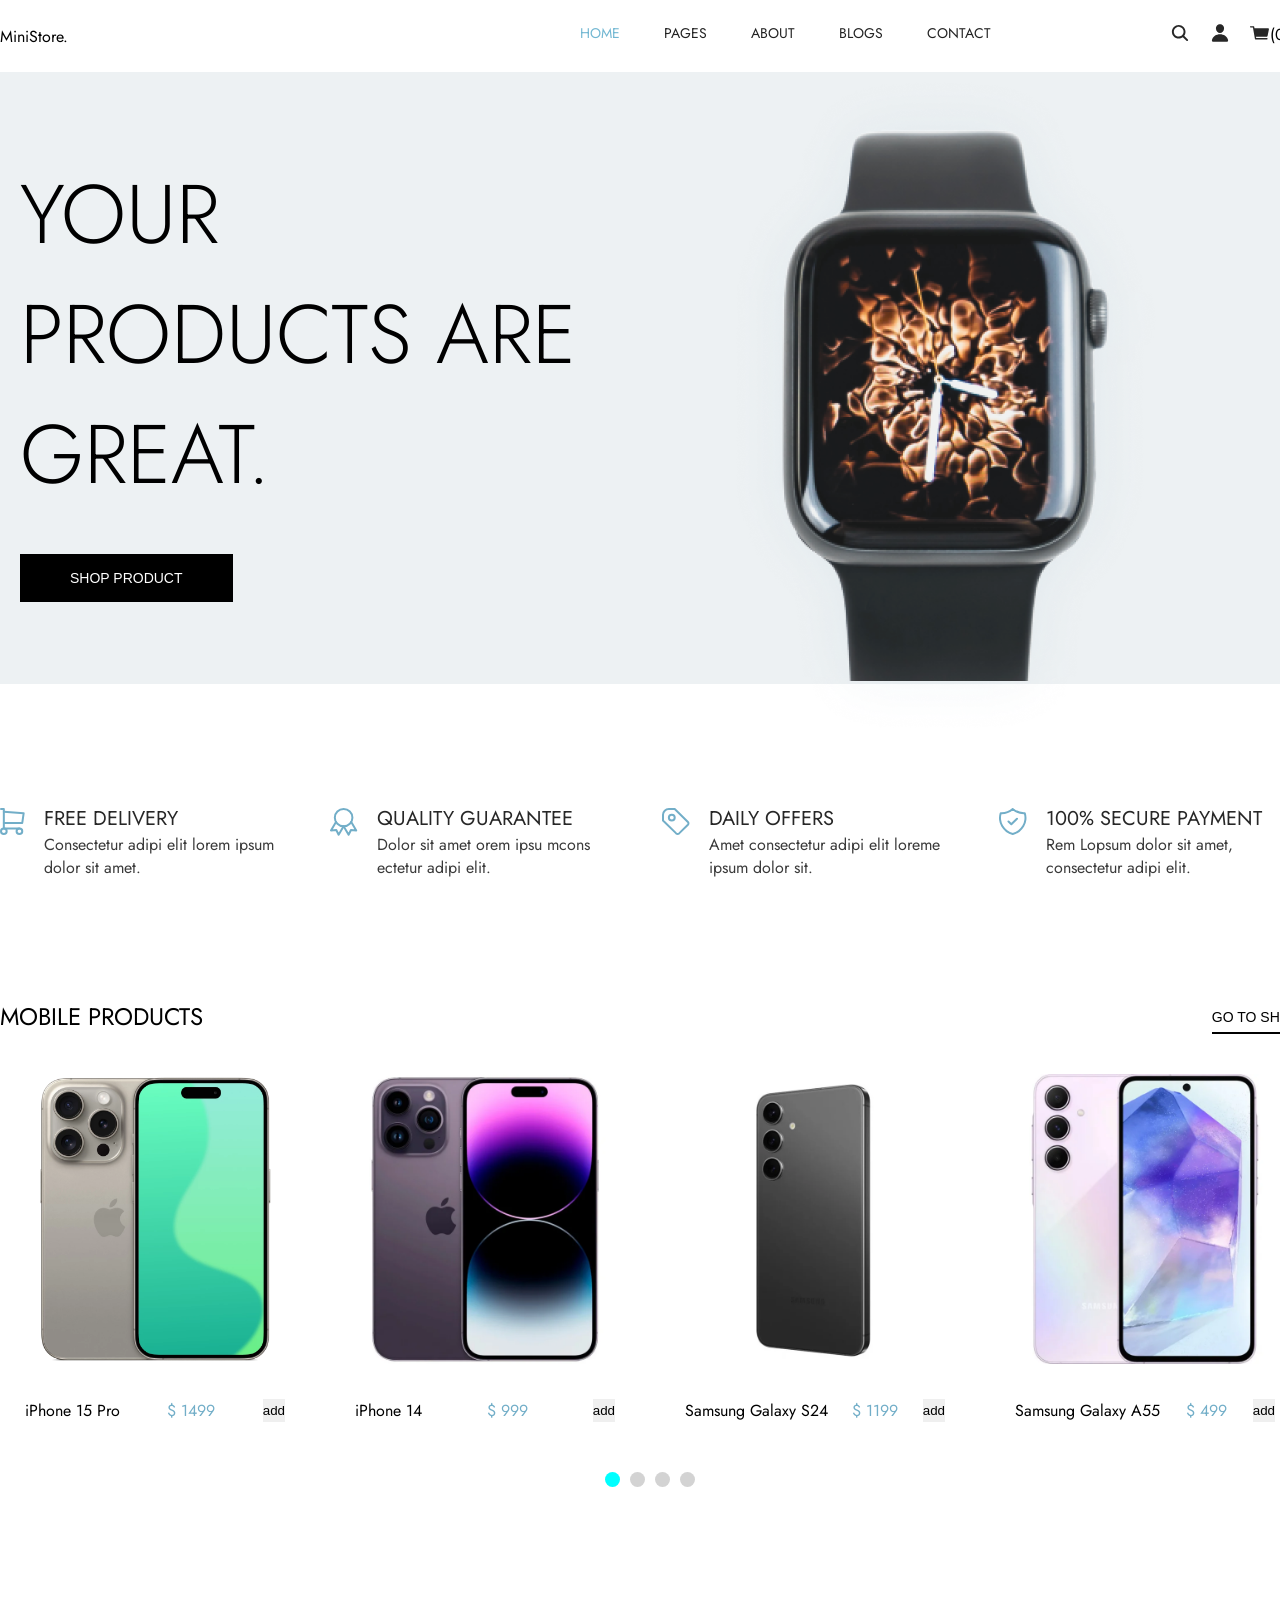
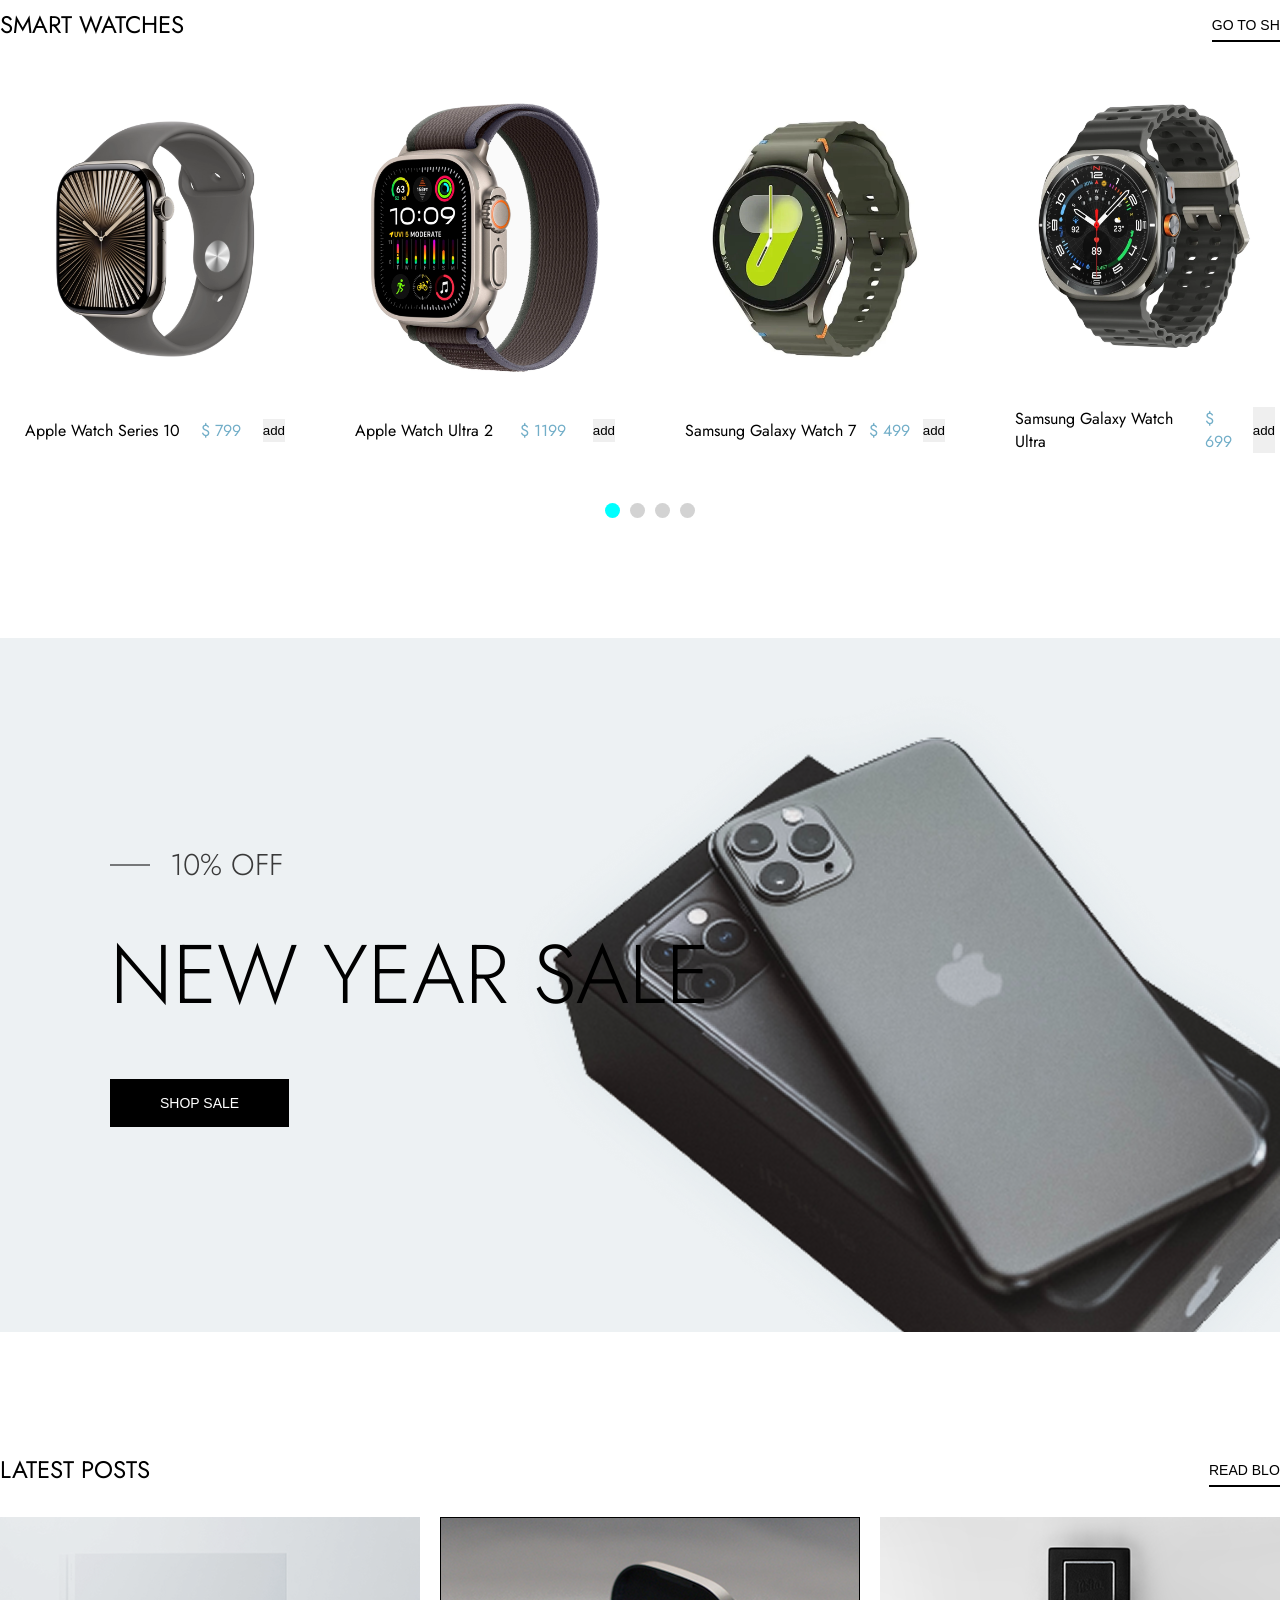
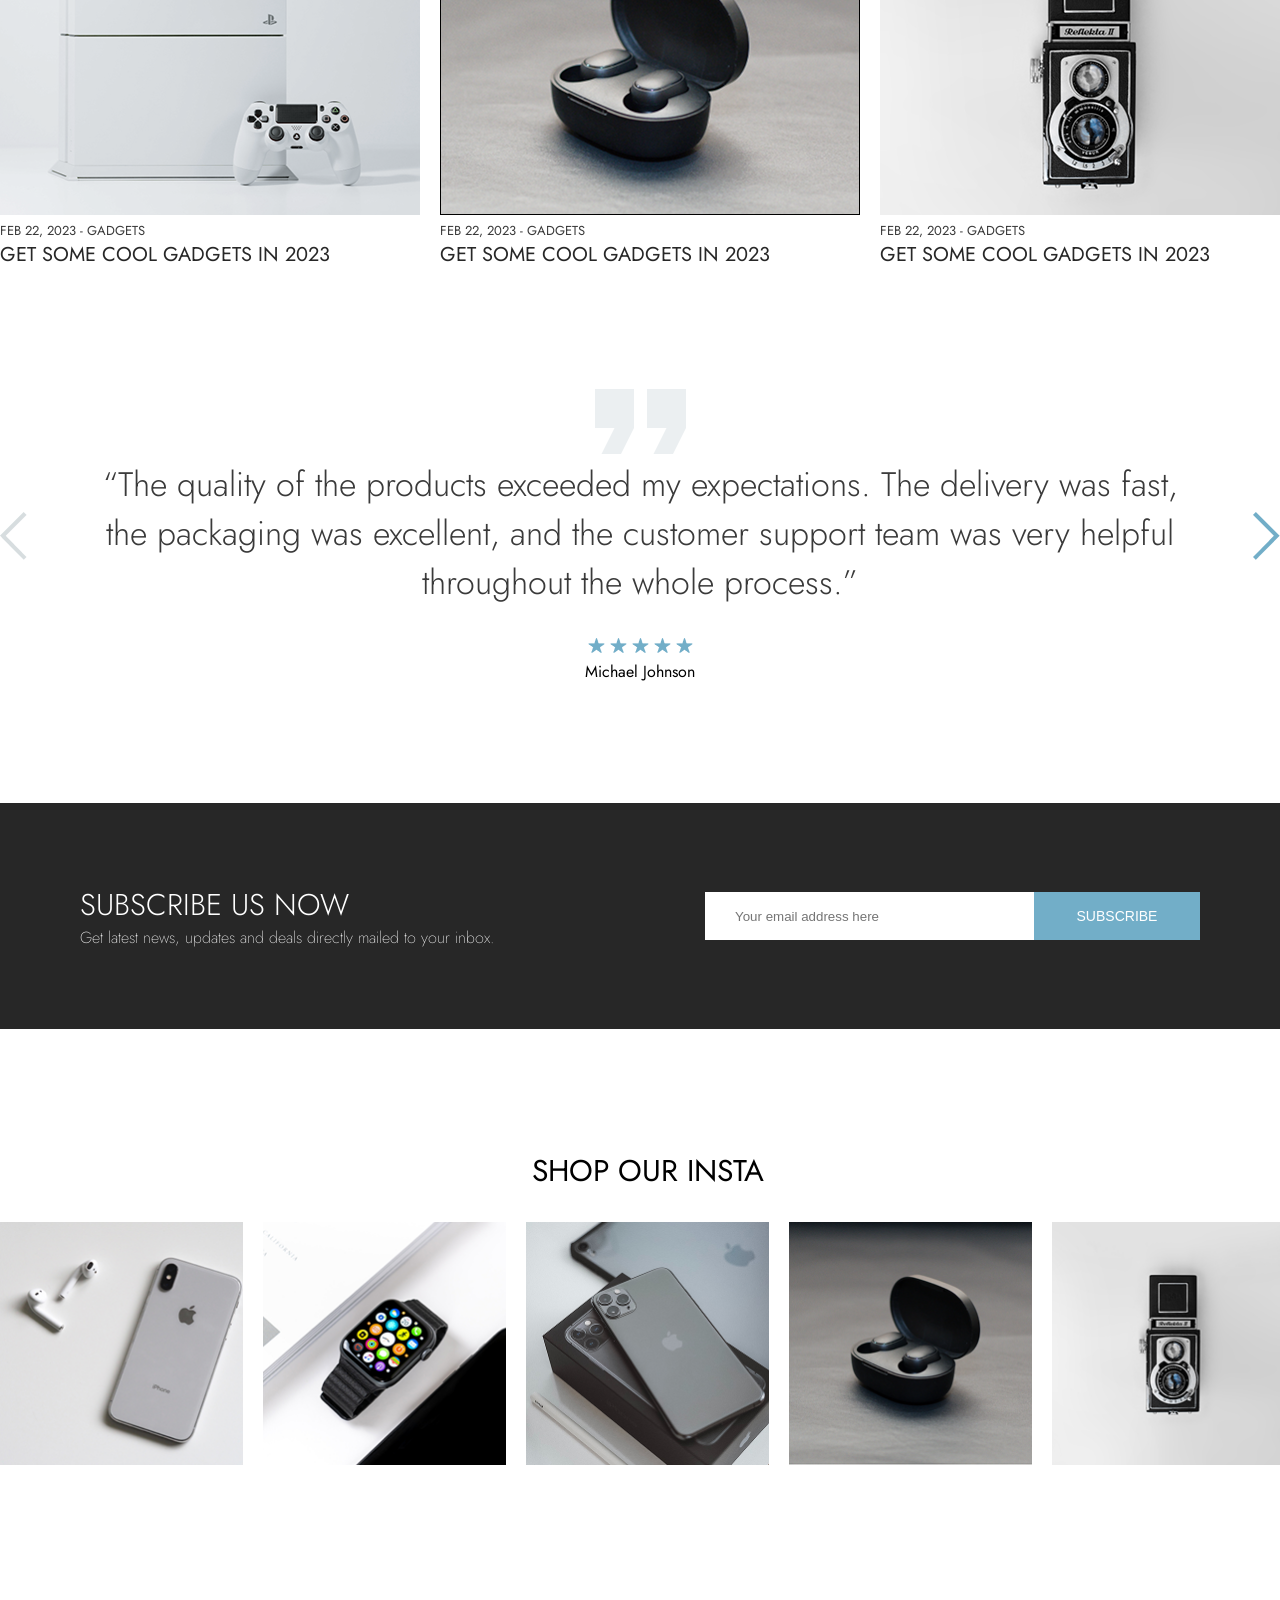
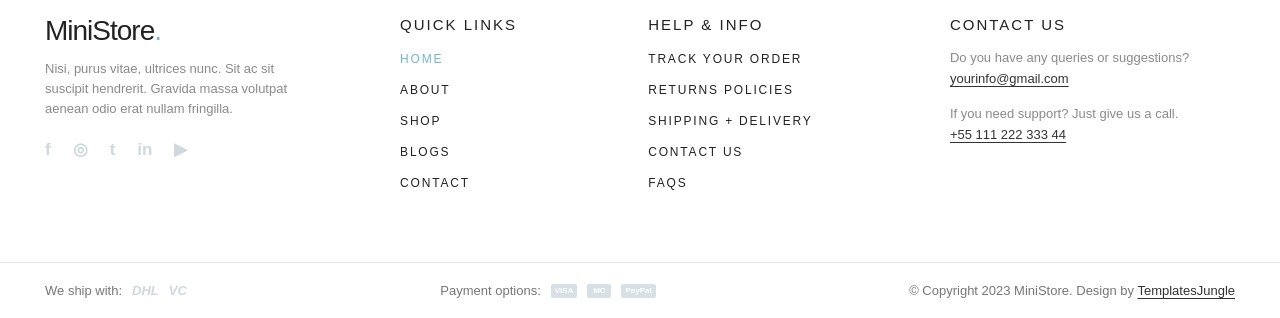
==== index.html @ 02fc0391 "first commit" ====
<!doctype html>
<html lang="en">
  <head>
    <meta charset="UTF-8" />
    <meta name="viewport" content="width=device-width, initial-scale=1.0" />
    <title>Document</title>
    <link rel="stylesheet" href="./style.css" />
  </head>
  <body>
    <header class="header container">
      <span class="header__logo">MiniStore.</span>
      <div class="header__links">
        <ul class="header__links-items">
          <li><a href="/index.html">Home</a></li>
          <li><a href="#">Pages</a></li>
          <li><a href="/about.html">About</a></li>
          <li><a href="#">Blogs</a></li>
          <li><a href="#">Contact</a></li>
        </ul>
        <div class="header__iacons">
          <img src="./assets/images/icons/ion_search.svg" alt="" />
          <img src="./assets/images/icons/ion_person.svg" alt="" />
          <div class="header__cart">
            <img src="./assets/images/icons/cart.svg" alt="" />
            <span class="header__cart-lenth"></span>
          </div>
        </div>
      </div>
    </header>
    <main class="main">
      <!-- Banner -->
      <section class="banner">
        <div class="container banner__container">
          <div class="banner__title">
            <h1>Your Products are great.</h1>
            <button class="baseBtn-black banner__title-btn">
              Shop Product
            </button>
          </div>
          <div class="banner__banner-image">
            <img src="./assets/images/banner/homeBanner.png" alt="" />
          </div>
        </div>
      </section>
      <!-- features -->
      <section class="features container">
        <div class="features__cell">
          <div>
            <img
              src="./assets/images/icons/main1.svg"
              class="features__icon"
              alt="Free delivery"
            />
          </div>
          <div>
            <p class="features__title">Free delivery</p>
            <span>Consectetur adipi elit lorem ipsum dolor sit amet.</span>
          </div>
        </div>
        <div class="features__cell">
          <div>
            <img
              src="./assets/images/icons/Group.svg"
              class="features__icon"
              alt="Quality guarantee"
            />
          </div>
          <div>
            <p class="features__title">Quality guarantee</p>
            <span>Dolor sit amet orem ipsu mcons ectetur adipi elit.</span>
          </div>
        </div>
        <div class="features__cell">
          <div>
            <img
              src="./assets/images/icons/main3.svg"
              class="features__icon"
              alt="Daily offers "
            />
          </div>
          <div>
            <p class="features__title">Daily offers</p>
            <span>Amet consectetur adipi elit loreme ipsum dolor sit.</span>
          </div>
        </div>
        <div class="features__cell">
          <div>
            <img
              src="./assets/images/icons/main4.svg"
              class="features__icon"
              alt="secure payment"
            />
          </div>
          <div>
            <p class="features__title">100% secure payment</p>
            <span>Rem Lopsum dolor sit amet, consectetur adipi elit.</span>
          </div>
        </div>
      </section>

      <!-- Рендер JS Mobille-->
      <section class="mobile-products group-products container">
        <div class="group-products__info">
          <h2>Mobile Products</h2>
          <button>Go to Shop</button>
        </div>
        <!-- Рендер JS Mobille-->
        <ul class="group-products__render group-products__render-phone"></ul>
        <div class="group-products__render-dots"></div>
      </section>

      <!-- Рендер JS watch-->
      <section class="watches-products group-products container">
        <div class="group-products__info">
          <h2>Smart Watches</h2>
          <button>Go to Shop</button>
        </div>
        <!-- Рендер JS watch-->
        <ul class="group-products__render group-products__render-watch"></ul>

        <div class="group-products__render-dots"></div>
      </section>

      <!-- New year sale -->
      <section class="sale-main">
        <div class="container sale-main__container">
          <span>10% off</span>
          <h2>New year sale</h2>
          <button class="baseBtn-black">Shop sale</button>
        </div>
      </section>

      <!-- blogs-->
      <section class="blogs group-products container">
        <div class="blogs group-products__info">
          <h2>Latest Posts</h2>
          <button>Read blogs</button>
        </div>

        <div class="blogs__posts">
          <div>
            <img
              src="./assets/images/blog/david-svihovec-uyu_IZPC73U-unsplash.png"
              alt=""
            />
            <div class="blogs__posts-description">
              <span>feb 22, 2023 - Gadgets</span>
              <h3>Get some cool gadgets in 2023</h3>
            </div>
          </div>
          <div>
            <img
              src="./assets/images/blog/matthew-brodeur-oSvR0wGYUBs-unsplash.png"
              alt=""
            />
            <div class="blogs__posts-description">
              <span>feb 22, 2023 - Gadgets</span>
              <h3>Get some cool gadgets in 2023</h3>
            </div>
          </div>
          <div>
            <img
              src="./assets/images/blog/eniko-kis-KsLPTsYaqIQ-unsplash 1.png"
              alt=""
            />
            <div class="blogs__posts-description">
              <span>feb 22, 2023 - Gadgets</span>
              <h3>Get some cool gadgets in 2023</h3>
            </div>
          </div>
        </div>
      </section>

      <!-- comments-slider -->
      <section class="comments-slider container">
        <div class="comments-slider__wrapper">
          <div class="comments-slider__item">
            <img src="./assets/images/icons/comment.png" alt="" />
            <p>
              “The quality of the products exceeded my expectations. The
              delivery was fast, the packaging was excellent, and the customer
              support team was very helpful throughout the whole process.”
            </p>

            <div class="comments-slider__author-block">
              <span class="comments-slider__rating">
                <img src="./assets/images/icons/ion_star.png" alt="rating" />
                <img src="./assets/images/icons/ion_star.png" alt="rating" />
                <img src="./assets/images/icons/ion_star.png" alt="rating" />
                <img src="./assets/images/icons/ion_star.png" alt="rating" />
                <img src="./assets/images/icons/ion_star.png" alt="rating" />
              </span>

              <span class="comments-slider__author">Michael Johnson</span>
            </div>
          </div>

          <div class="comments-slider__item">
            <img src="./assets/images/icons/comment.png" alt="" />
            <p>
              “I have ordered several devices from this store and every
              experience has been fantastic. Great prices, premium quality, and
              a user-friendly shopping process.”
            </p>

            <div class="comments-slider__author-block">
              <span class="comments-slider__rating">
                <img src="./assets/images/icons/ion_star.png" alt="rating" />
                <img src="./assets/images/icons/ion_star.png" alt="rating" />
                <img src="./assets/images/icons/ion_star.png" alt="rating" />
                <img src="./assets/images/icons/ion_star.png" alt="rating" />
                <img src="./assets/images/icons/ion_star.png" alt="rating" />
              </span>

              <span class="comments-slider__author">Sophia Williams</span>
            </div>
          </div>

          <div class="comments-slider__item">
            <img src="./assets/images/icons/comment.png" alt="" />
            <p>
              “Amazing service and high-quality gadgets. My smartwatch arrived
              earlier than expected and works perfectly. I will definitely
              recommend this store to my friends.”
            </p>

            <div class="comments-slider__author-block">
              <span class="comments-slider__rating">
                <img src="./assets/images/icons/ion_star.png" alt="rating" />
                <img src="./assets/images/icons/ion_star.png" alt="rating" />
                <img src="./assets/images/icons/ion_star.png" alt="rating" />
                <img src="./assets/images/icons/ion_star.png" alt="rating" />
                <img src="./assets/images/icons/ion_star.png" alt="rating" />
              </span>

              <span class="comments-slider__author">Daniel Brown</span>
            </div>
          </div>
        </div>
        <img
          class="comments-slider__arr comments-slider__arr-left"
          src="./assets/images/icons/leftArr.png"
          alt=""
        />
        <img
          class="comments-slider__arr comments-slider__arr-right"
          src="./assets/images/icons/rightArr.png"
          alt=""
        />
      </section>

      <!-- subscribe -->
      <section class="subscribe container">
        <div class="subscribe__title">
          <h3>Subscribe Us now</h3>
          <p>
            Get latest news, updates and deals directly mailed to your inbox.
          </p>
        </div>
        <div class="subscribe__submitEmail">
          <input type="text" placeholder="Your email address here" />
          <button>subscribe</button>
        </div>
      </section>

      <!-- Shop our insta -->
      <section class="shop-Or-Insta container">
        <h3>Shop our insta</h3>
        <div class="shop-Or-Insta__images">
          <img
            src="./assets/images/products/shopOrInsta/Rectangle 172.png"
            alt=""
          />
          <img
            src="./assets/images/products/shopOrInsta/Rectangle 173.png"
            alt=""
          />
          <img
            src="./assets/images/products/shopOrInsta/Rectangle 174.png"
            alt=""
          />
          <img
            src="./assets/images/products/shopOrInsta/Rectangle 176.png"
            alt=""
          />
          <img
            src="./assets/images/products/shopOrInsta/Rectangle 175.png"
            alt=""
          />
        </div>
      </section>
    </main>

    <footer class="footer">
      <div class="footer__container">
        <div class="footer__top">
          <!-- 1 колонка -->
          <div class="footer__column footer__column-logo">
            <a href="#" class="footer__logo">MiniStore<span>.</span></a>

            <p class="footer__description">
              Nisi, purus vitae, ultrices nunc. Sit ac sit suscipit hendrerit.
              Gravida massa volutpat aenean odio erat nullam fringilla.
            </p>

            <div class="footer__socials">
              <a href="#" class="footer__social">f</a>
              <a href="#" class="footer__social">◎</a>
              <a href="#" class="footer__social">t</a>
              <a href="#" class="footer__social">in</a>
              <a href="#" class="footer__social">▶</a>
            </div>
          </div>

          <!-- 2 колонка -->
          <div class="footer__column">
            <h3 class="footer__title">QUICK LINKS</h3>

            <ul class="footer__list">
              <li>
                <a href="#" class="footer__link footer__link-active">HOME</a>
              </li>
              <li><a href="#" class="footer__link">ABOUT</a></li>
              <li><a href="#" class="footer__link">SHOP</a></li>
              <li><a href="#" class="footer__link">BLOGS</a></li>
              <li><a href="#" class="footer__link">CONTACT</a></li>
            </ul>
          </div>

          <!-- 3 колонка -->
          <div class="footer__column">
            <h3 class="footer__title">HELP & INFO</h3>

            <ul class="footer__list">
              <li><a href="#" class="footer__link">TRACK YOUR ORDER</a></li>
              <li><a href="#" class="footer__link">RETURNS POLICIES</a></li>
              <li><a href="#" class="footer__link">SHIPPING + DELIVERY</a></li>
              <li><a href="#" class="footer__link">CONTACT US</a></li>
              <li><a href="#" class="footer__link">FAQS</a></li>
            </ul>
          </div>

          <!-- 4 колонка -->
          <div class="footer__column footer__contacts">
            <h3 class="footer__title">CONTACT US</h3>

            <p class="footer__contact-text">
              Do you have any queries or suggestions?
              <a href="mailto:yourinfo@gmail.com" class="footer__contact-link">
                yourinfo@gmail.com
              </a>
            </p>

            <p class="footer__contact-text">
              If you need support? Just give us a call.
              <a href="tel:+5511122233344" class="footer__contact-link">
                +55 111 222 333 44
              </a>
            </p>
          </div>
        </div>
      </div>

      <div class="footer__line"></div>

      <div class="footer__container">
        <div class="footer__bottom">
          <div class="footer__bottom-block">
            <span class="footer__bottom-text">We ship with:</span>
            <span class="footer__delivery">DHL</span>
            <span class="footer__delivery">VC</span>
          </div>

          <div class="footer__bottom-block">
            <span class="footer__bottom-text">Payment options:</span>
            <span class="footer__payment">VISA</span>
            <span class="footer__payment">MC</span>
            <span class="footer__payment">PayPal</span>
          </div>

          <p class="footer__copyright">
            © Copyright 2023 MiniStore. Design by
            <a href="#" class="footer__copyright-link">TemplatesJungle</a>
          </p>
        </div>
      </div>
    </footer>

    <script src="./assets/js/header/header.js"></script>
    <script type="module" src="./assets/js/app.js/app.js"></script>
      <script type="module" src="./assets/js/cart.js"></script>
  </body>
</html>
---- style.css ----
@import url('/assets/styles/base.css');
@import url('/assets/styles/reset.css');
@import url('/assets/styles/variables.css');
@import url('/assets/styles/header.css');
@import url('/assets/styles/main/banner.css');
@import url('/assets/styles/main/features.css');
@import url('/assets/styles/components/cardProduct.css');
@import url('/assets/styles/footer.css');
@import url('/assets/styles/main/saleMain.css');
@import url('/assets/styles/main/blog.css');
@import url('/assets/styles/main/comments-slider.css');
@import url('/assets/styles/main/subscribe.css');
@import url('/assets/styles/main/shop-Or-Insta.css');
@import url('/assets/styles/pages/about.css');
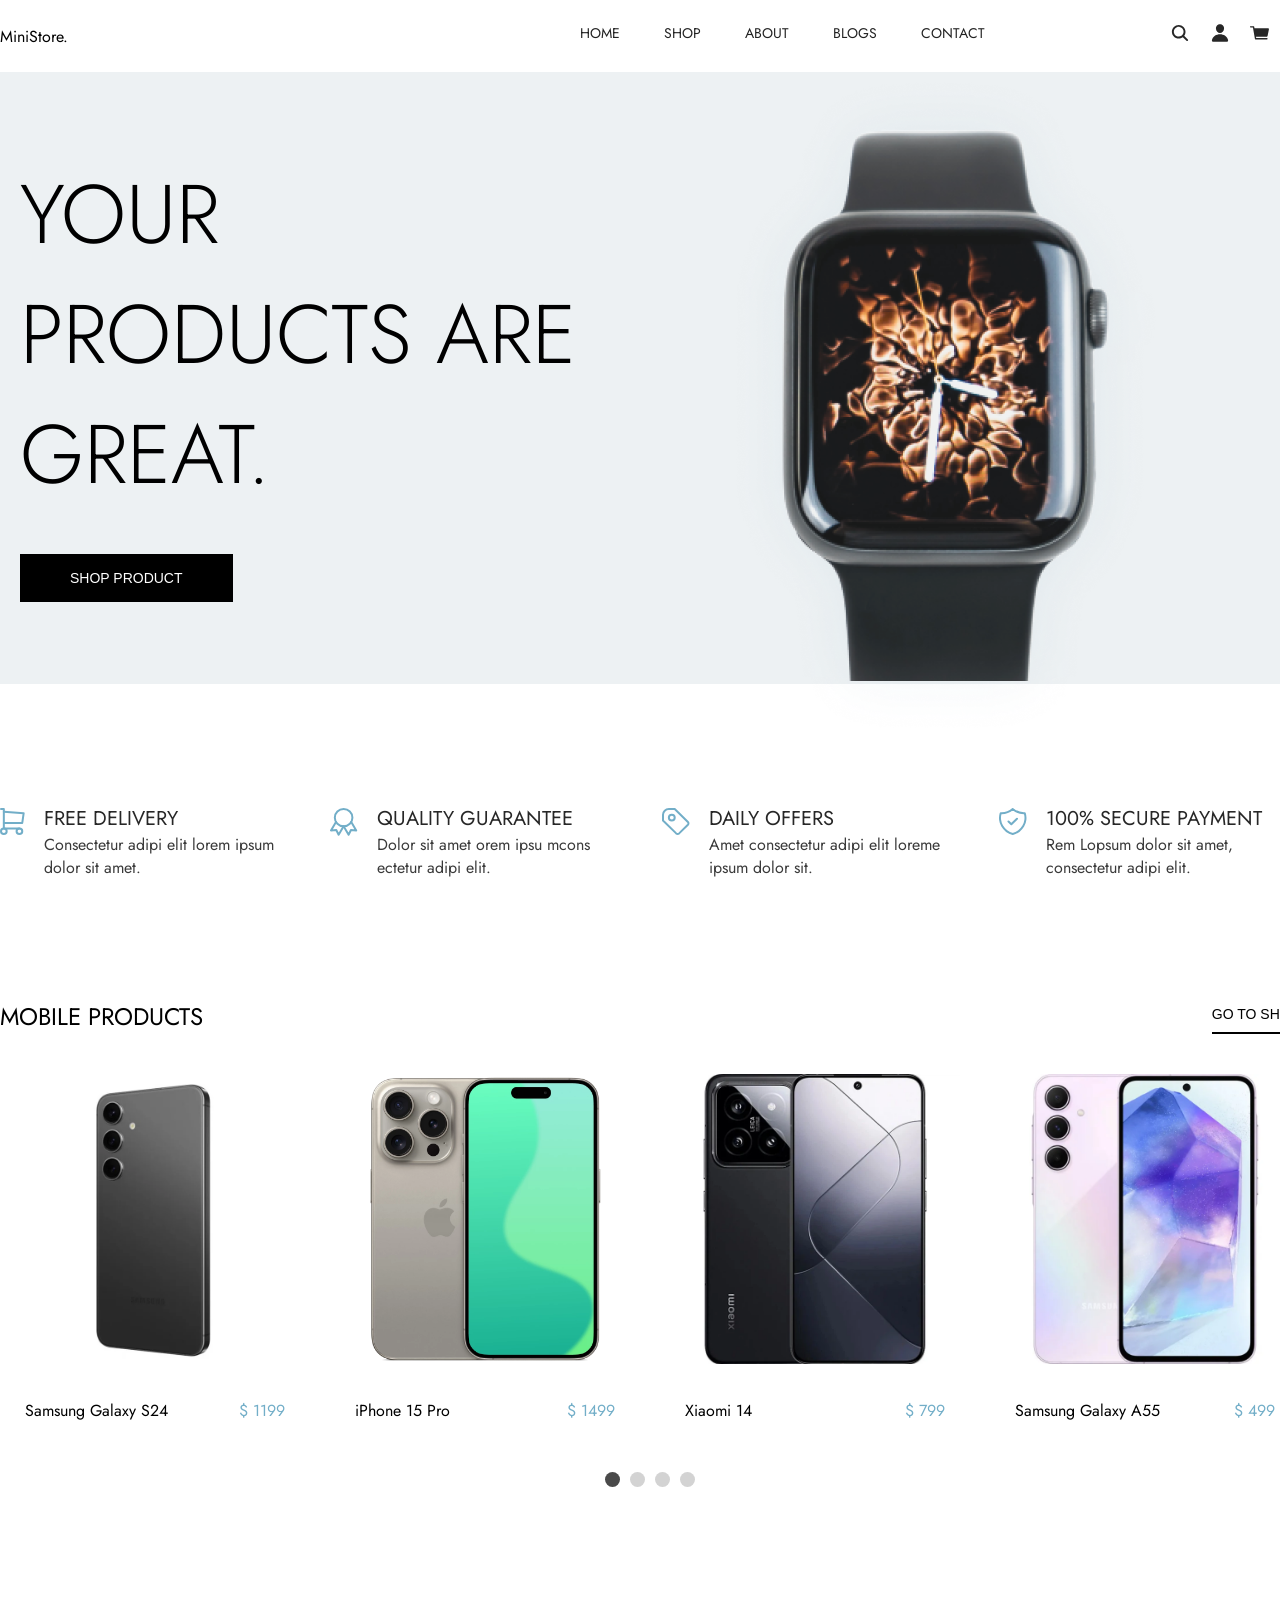
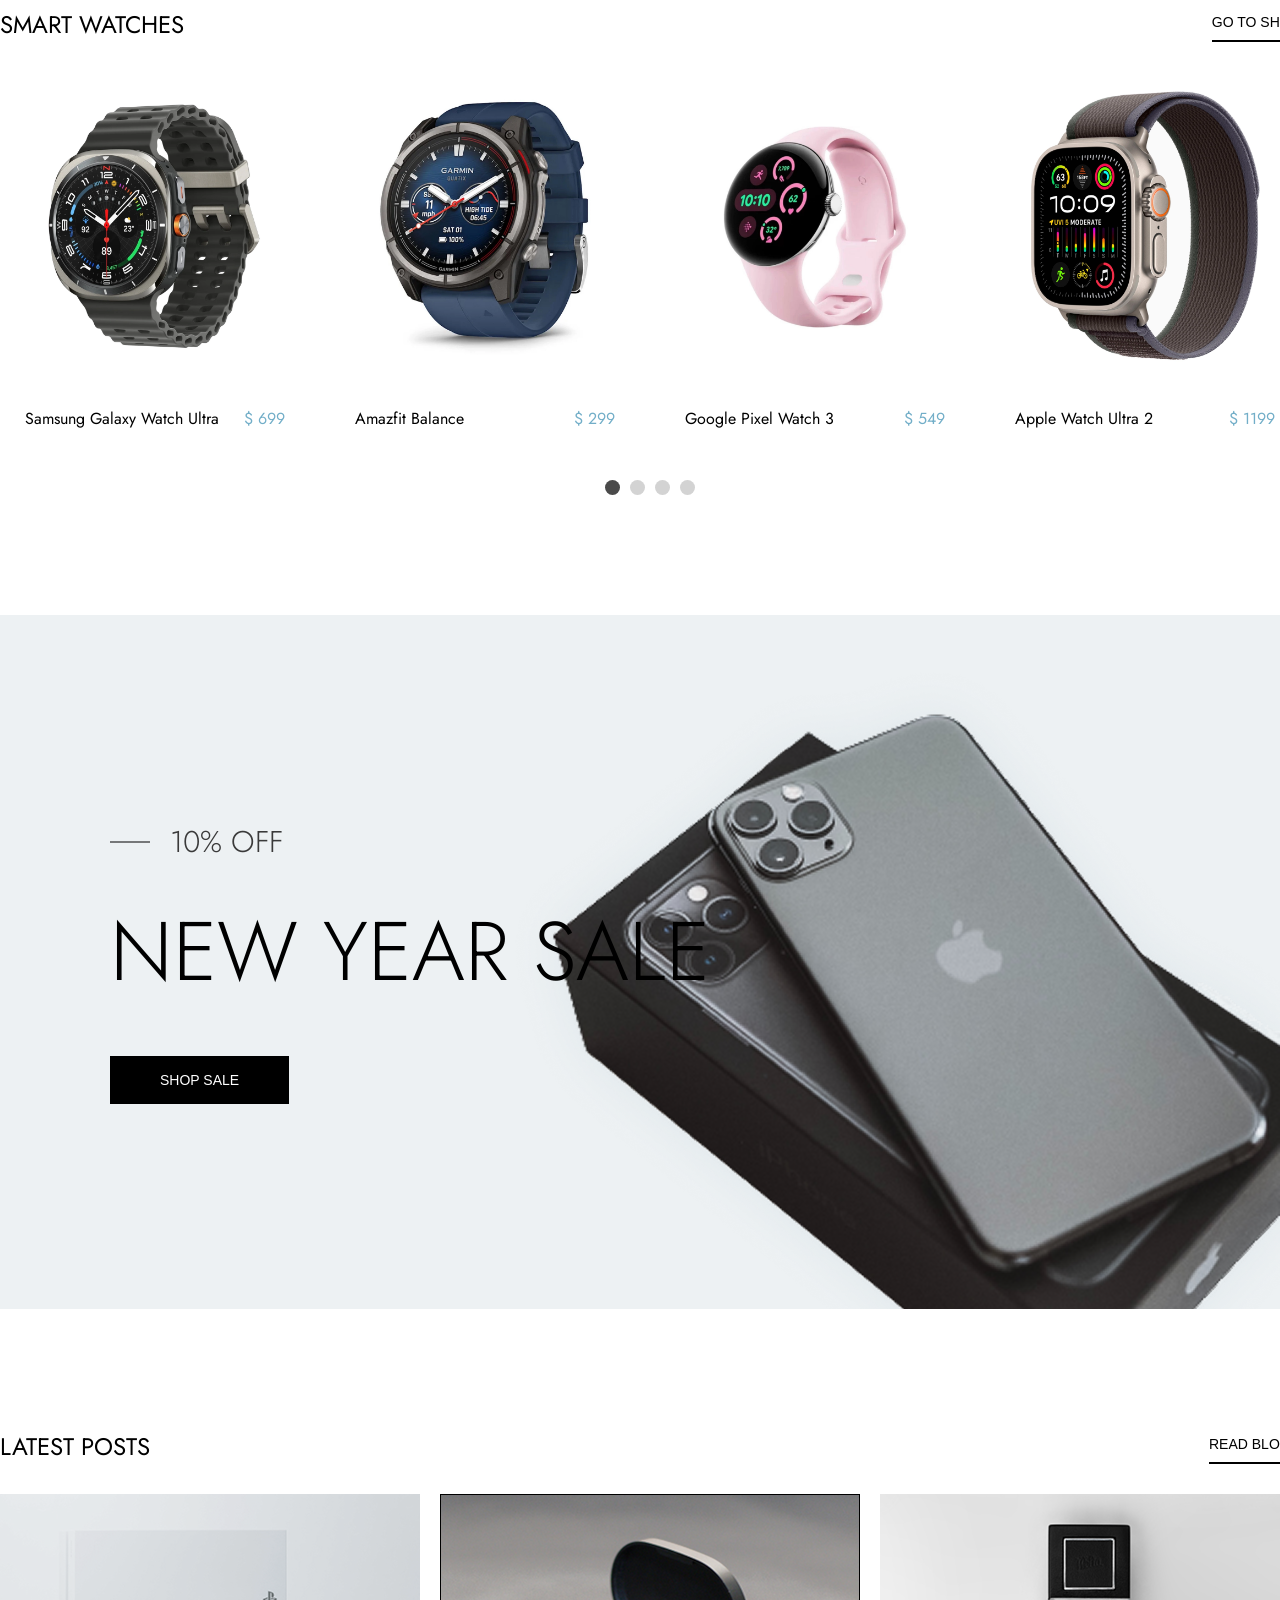
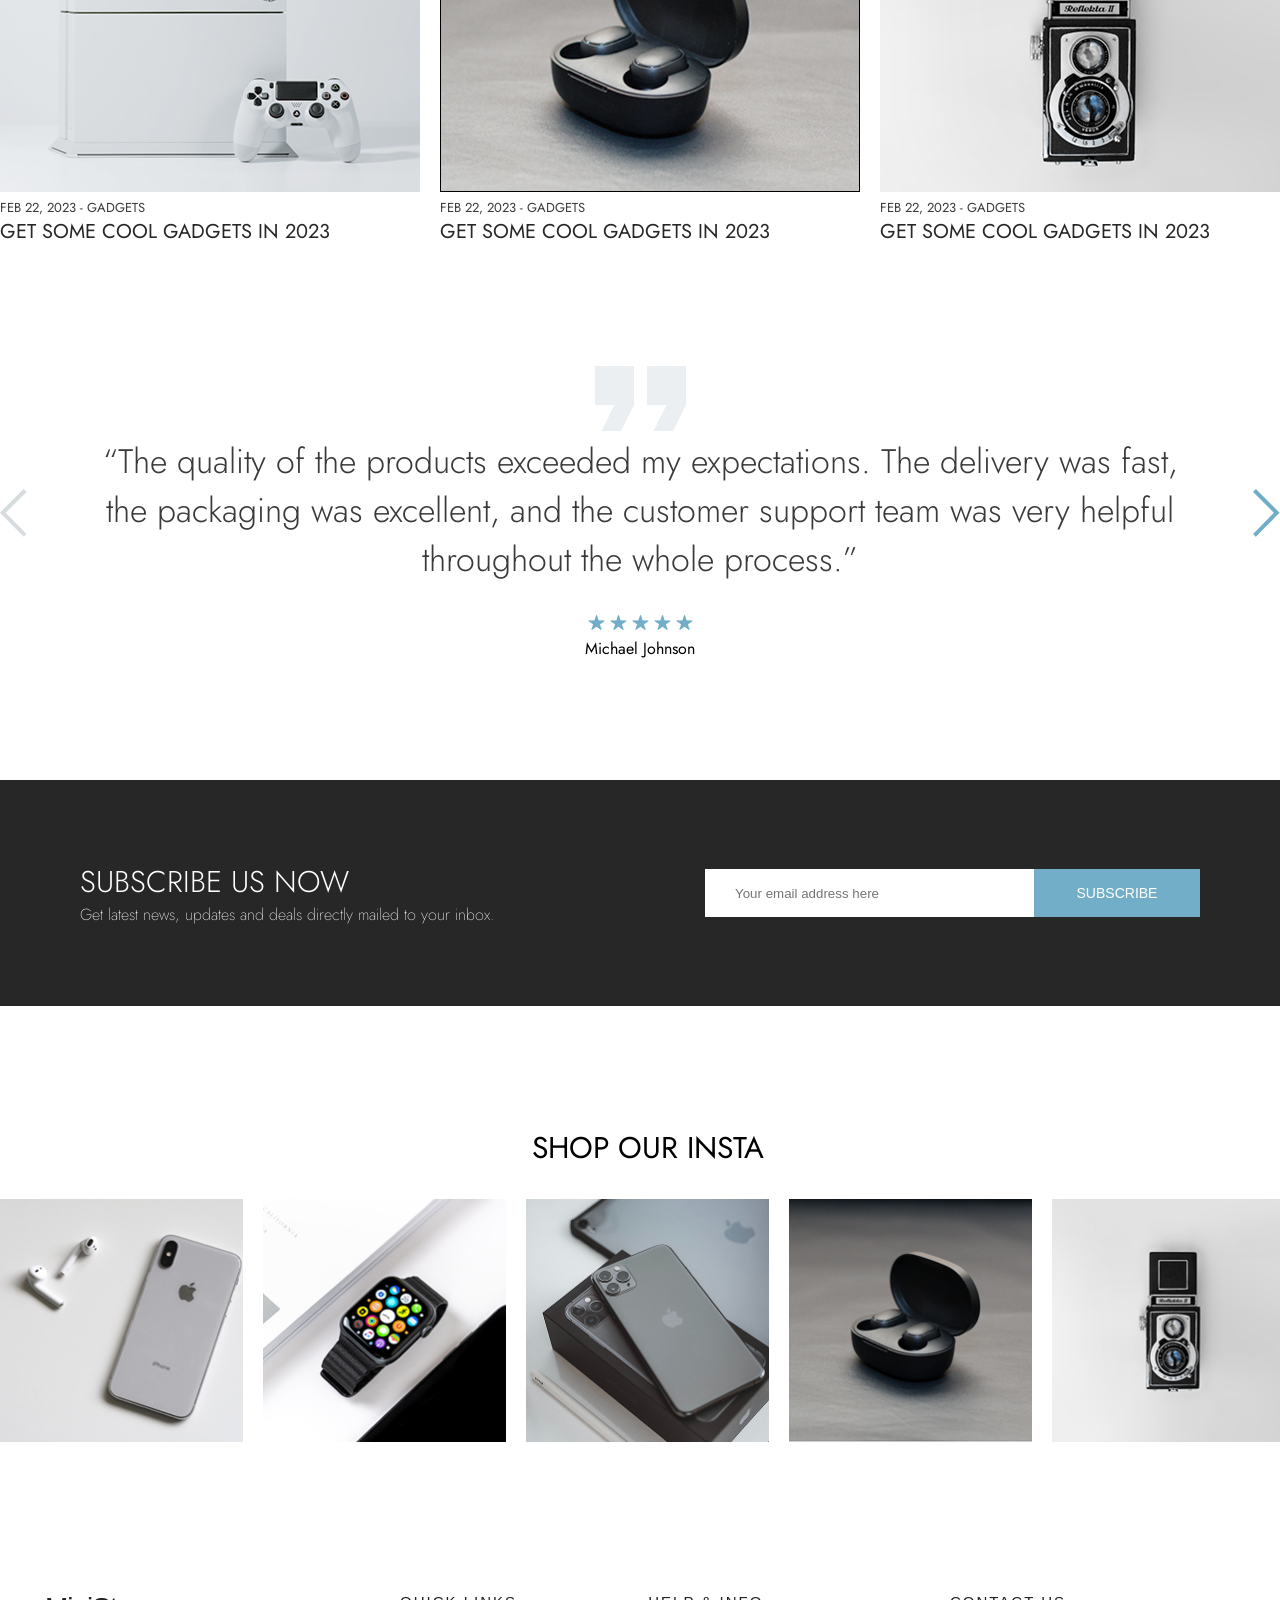
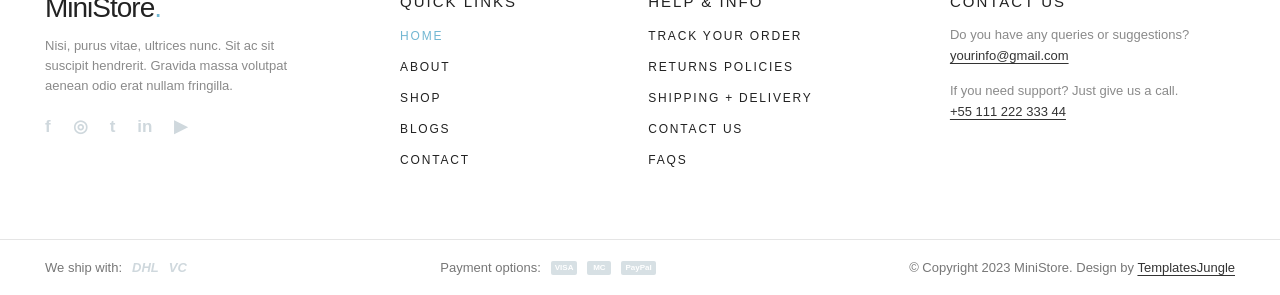
==== commit 198e8df3: "aded page about end page sho" ====
--- a/index.html
+++ b/index.html
@@ -12,7 +12,7 @@
       <div class="header__links">
         <ul class="header__links-items">
           <li><a href="/index.html">Home</a></li>
-          <li><a href="#">Pages</a></li>
+          <li><a href="/Shop.html">Shop</a></li>
           <li><a href="/about.html">About</a></li>
           <li><a href="#">Blogs</a></li>
           <li><a href="#">Contact</a></li>
--- a/style.css
+++ b/style.css
@@ -11,4 +11,5 @@
 @import url('/assets/styles/main/comments-slider.css');
 @import url('/assets/styles/main/subscribe.css');
 @import url('/assets/styles/main/shop-Or-Insta.css');
-@import url('/assets/styles/pages/about.css');+@import url('/assets/styles/pages/about.css');
+@import url('/assets/styles/pages/shop.css');
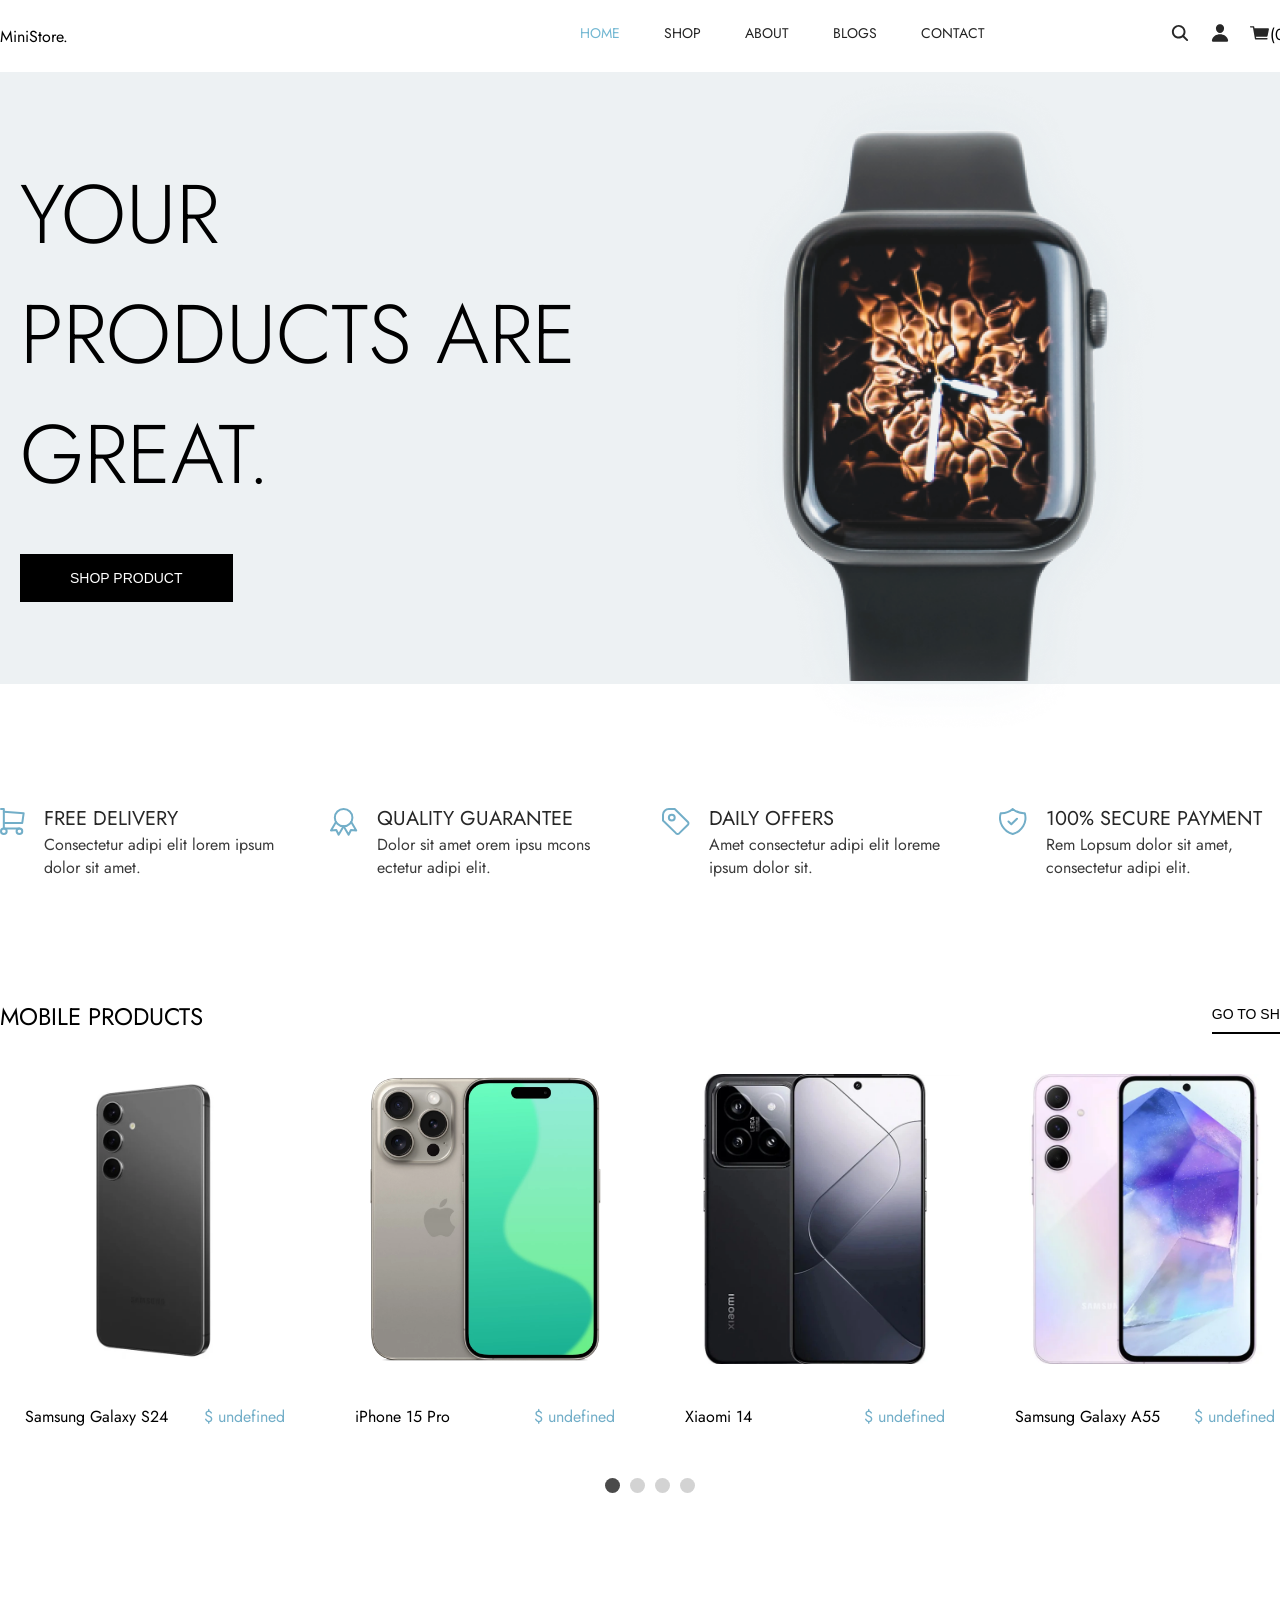
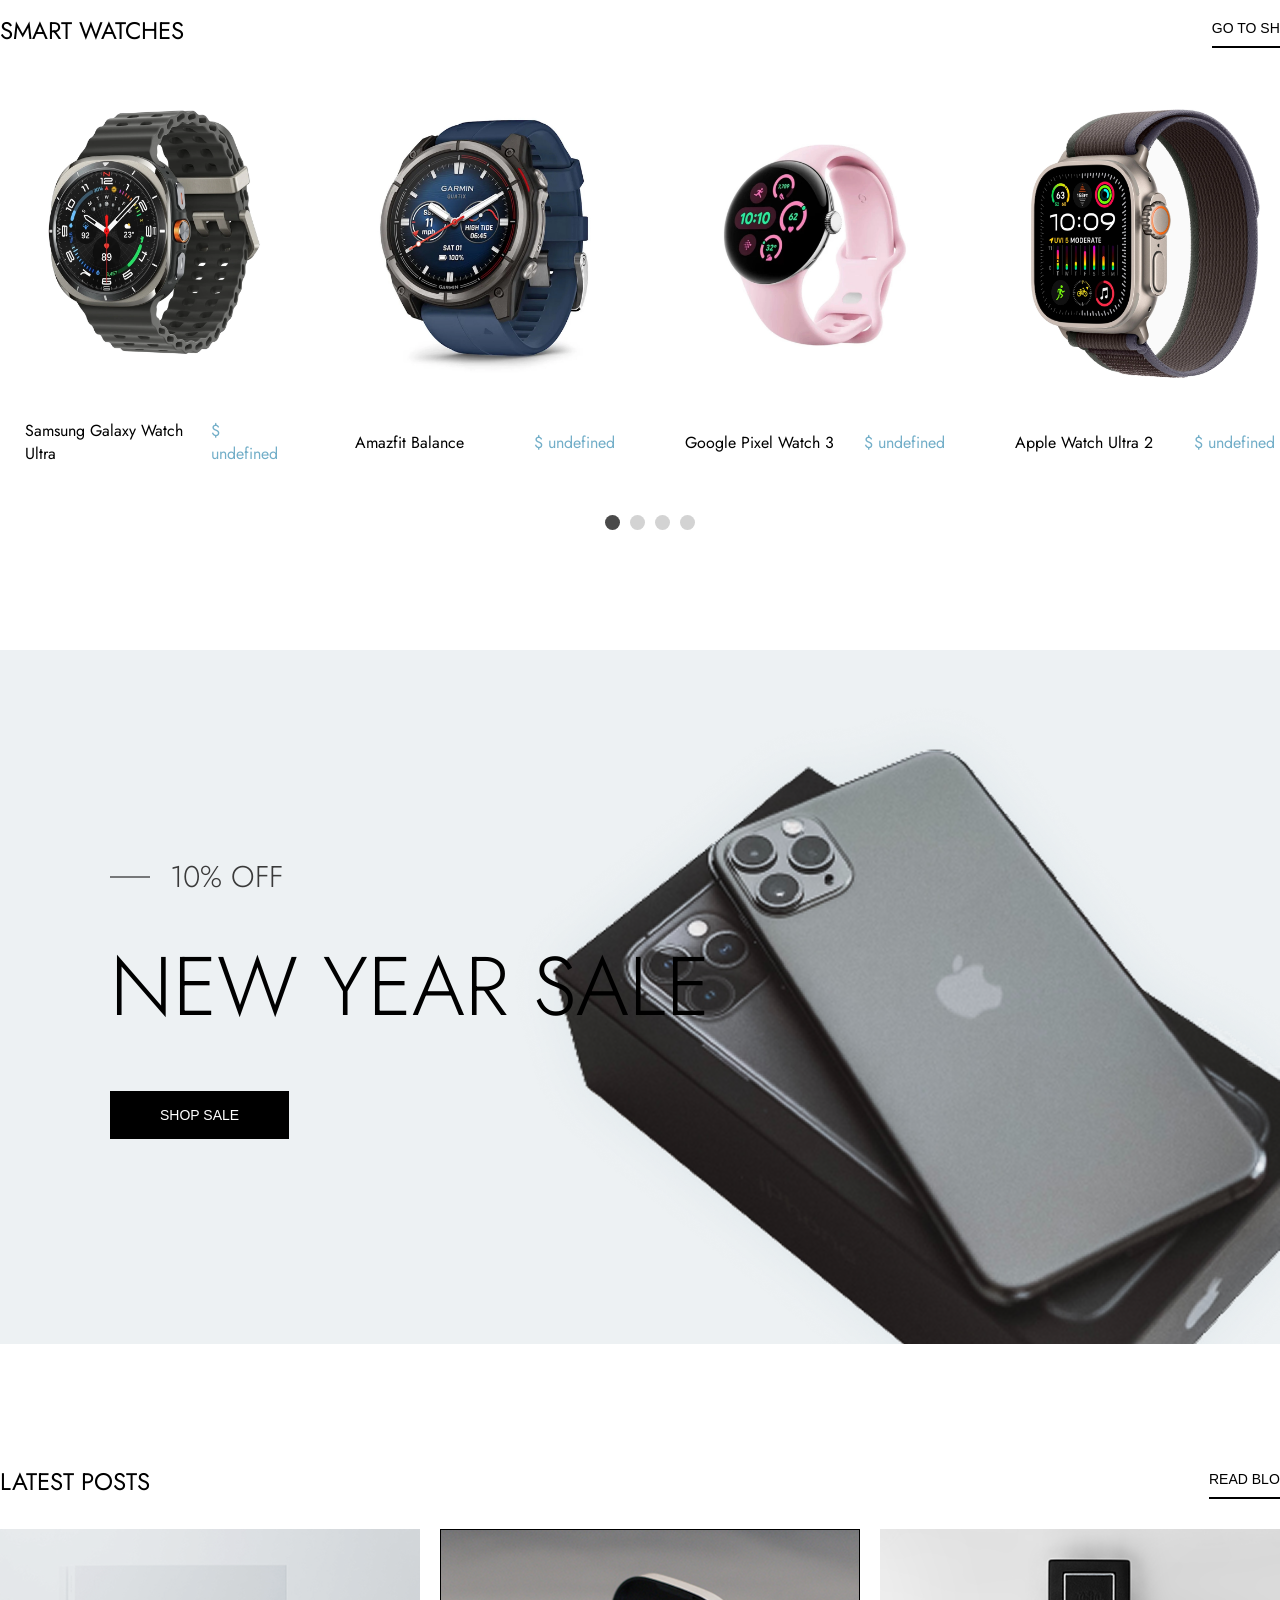
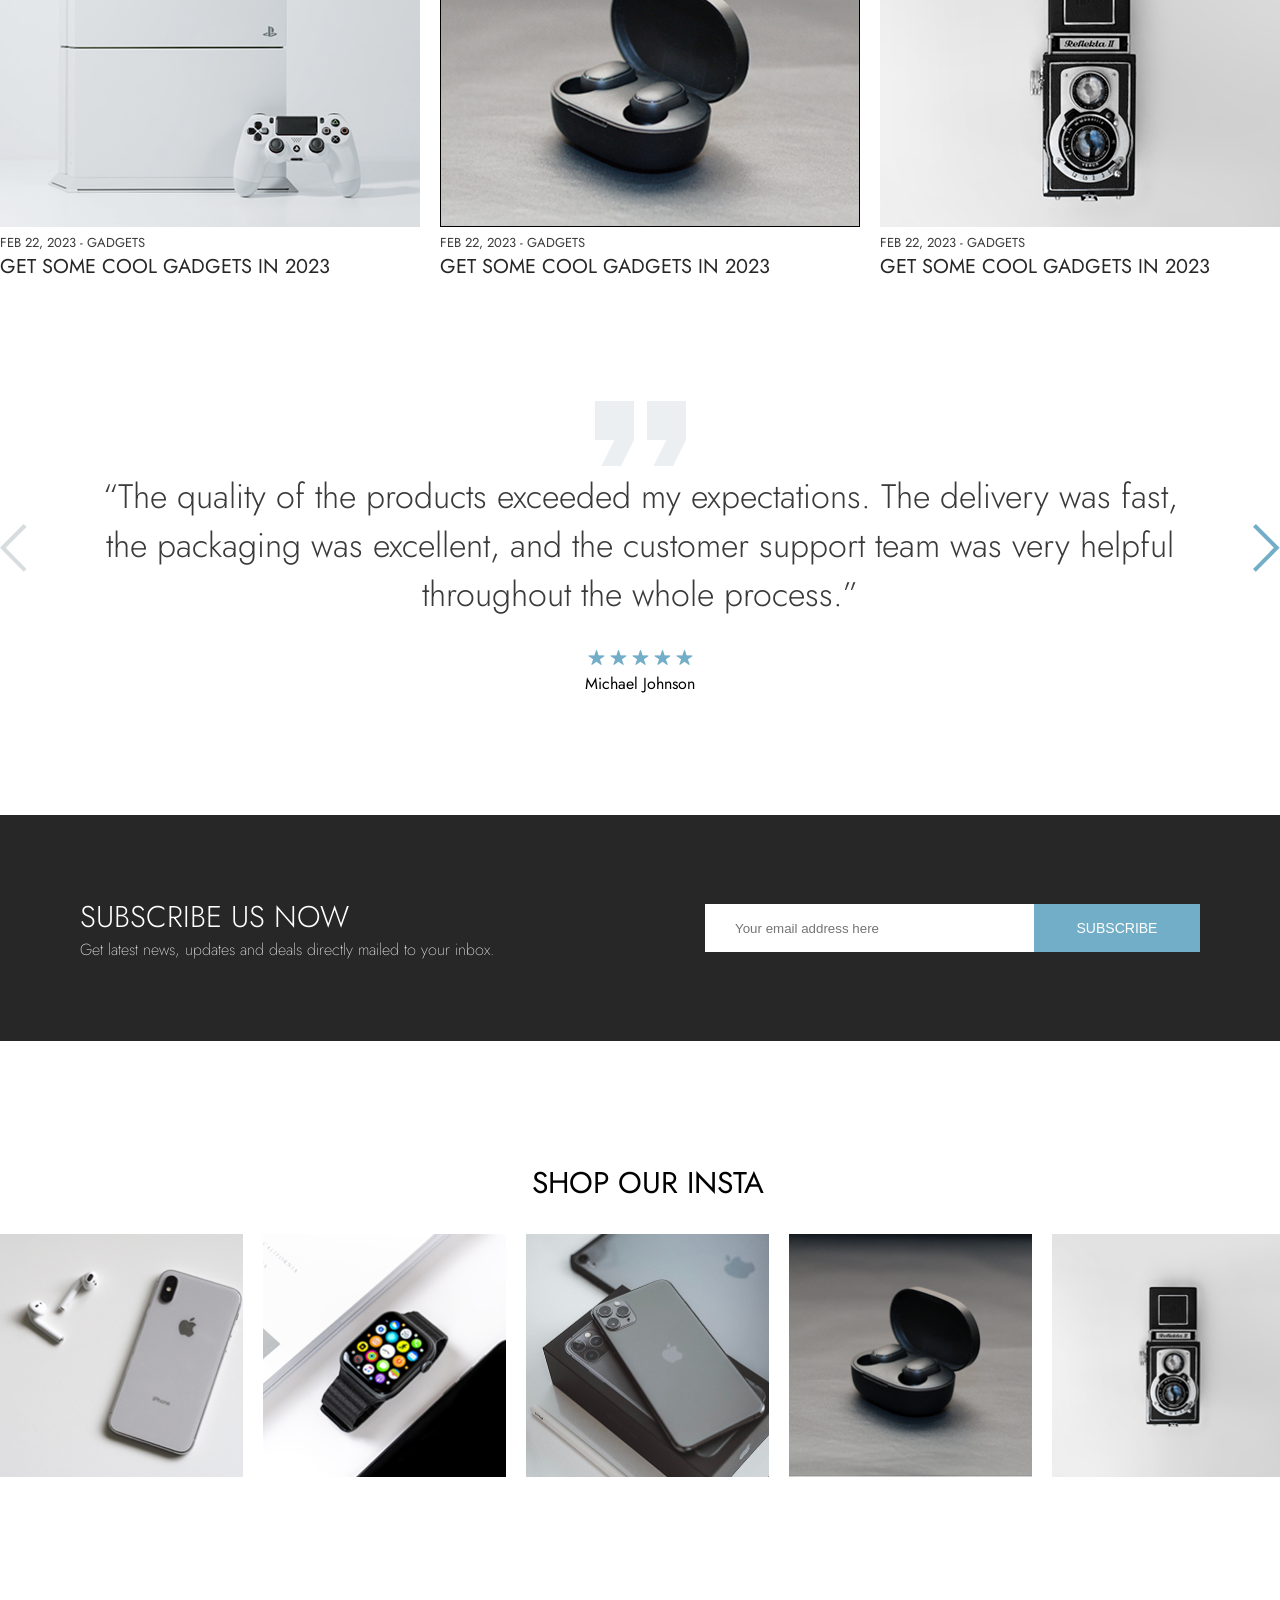
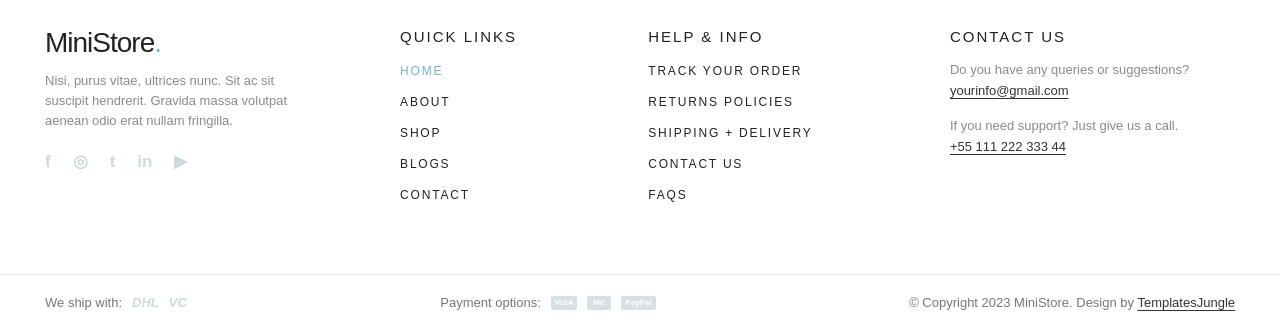
==== commit 6e3ce285: "aded page product" ====
--- a/index.html
+++ b/index.html
@@ -7,22 +7,24 @@
     <link rel="stylesheet" href="./style.css" />
   </head>
   <body>
-    <header class="header container">
-      <span class="header__logo">MiniStore.</span>
-      <div class="header__links">
-        <ul class="header__links-items">
-          <li><a href="/index.html">Home</a></li>
-          <li><a href="/Shop.html">Shop</a></li>
-          <li><a href="/about.html">About</a></li>
-          <li><a href="#">Blogs</a></li>
-          <li><a href="#">Contact</a></li>
-        </ul>
-        <div class="header__iacons">
-          <img src="./assets/images/icons/ion_search.svg" alt="" />
-          <img src="./assets/images/icons/ion_person.svg" alt="" />
-          <div class="header__cart">
-            <img src="./assets/images/icons/cart.svg" alt="" />
-            <span class="header__cart-lenth"></span>
+    <header class="header">
+      <div class="header__wrapper container">
+        <span class="header__logo">MiniStore.</span>
+        <div class="header__links">
+          <ul class="header__links-items">
+            <li><a href="/index.html">Home</a></li>
+            <li><a href="/Shop.html">Shop</a></li>
+            <li><a href="/about.html">About</a></li>
+            <li><a href="#">Blogs</a></li>
+            <li><a href="#">Contact</a></li>
+          </ul>
+          <div class="header__iacons">
+            <img src="./assets/images/icons/ion_search.svg" alt="" />
+            <img src="./assets/images/icons/ion_person.svg" alt="" />
+            <div class="header__cart">
+              <img src="./assets/images/icons/cart.svg" alt="" />
+              <span class="header__cart-lenth"></span>
+            </div>
           </div>
         </div>
       </div>
@@ -386,8 +388,8 @@
       </div>
     </footer>
 
-    <script src="./assets/js/header/header.js"></script>
+    <script type="module" src="./assets/js/header/header.js"></script>
     <script type="module" src="./assets/js/app.js/app.js"></script>
-      <script type="module" src="./assets/js/cart.js"></script>
+    <script type="module" src="./assets/js/cart.js"></script>
   </body>
 </html>
--- a/style.css
+++ b/style.css
@@ -12,4 +12,5 @@
 @import url('/assets/styles/main/subscribe.css');
 @import url('/assets/styles/main/shop-Or-Insta.css');
 @import url('/assets/styles/pages/about.css');
-@import url('/assets/styles/pages/shop.css');+@import url('/assets/styles/pages/shop.css');
+@import url('/assets/styles/pages/product.css');
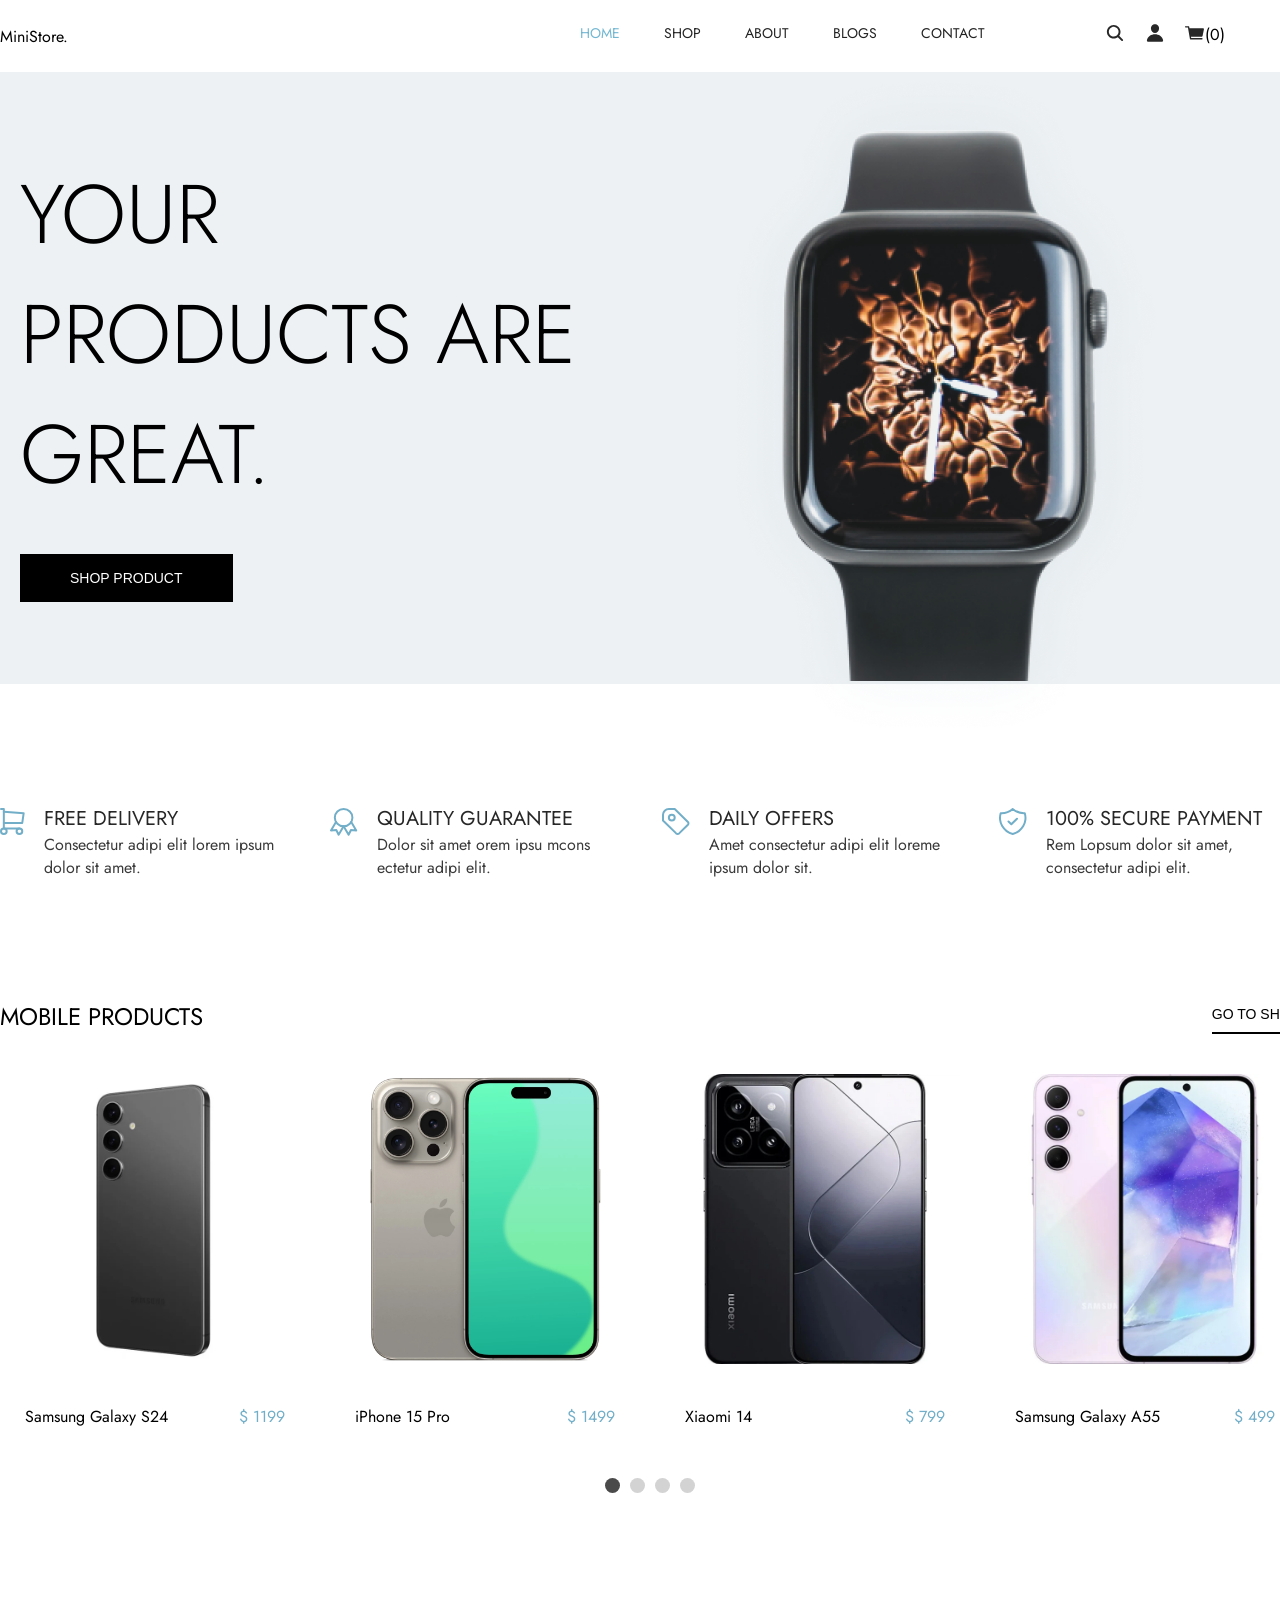
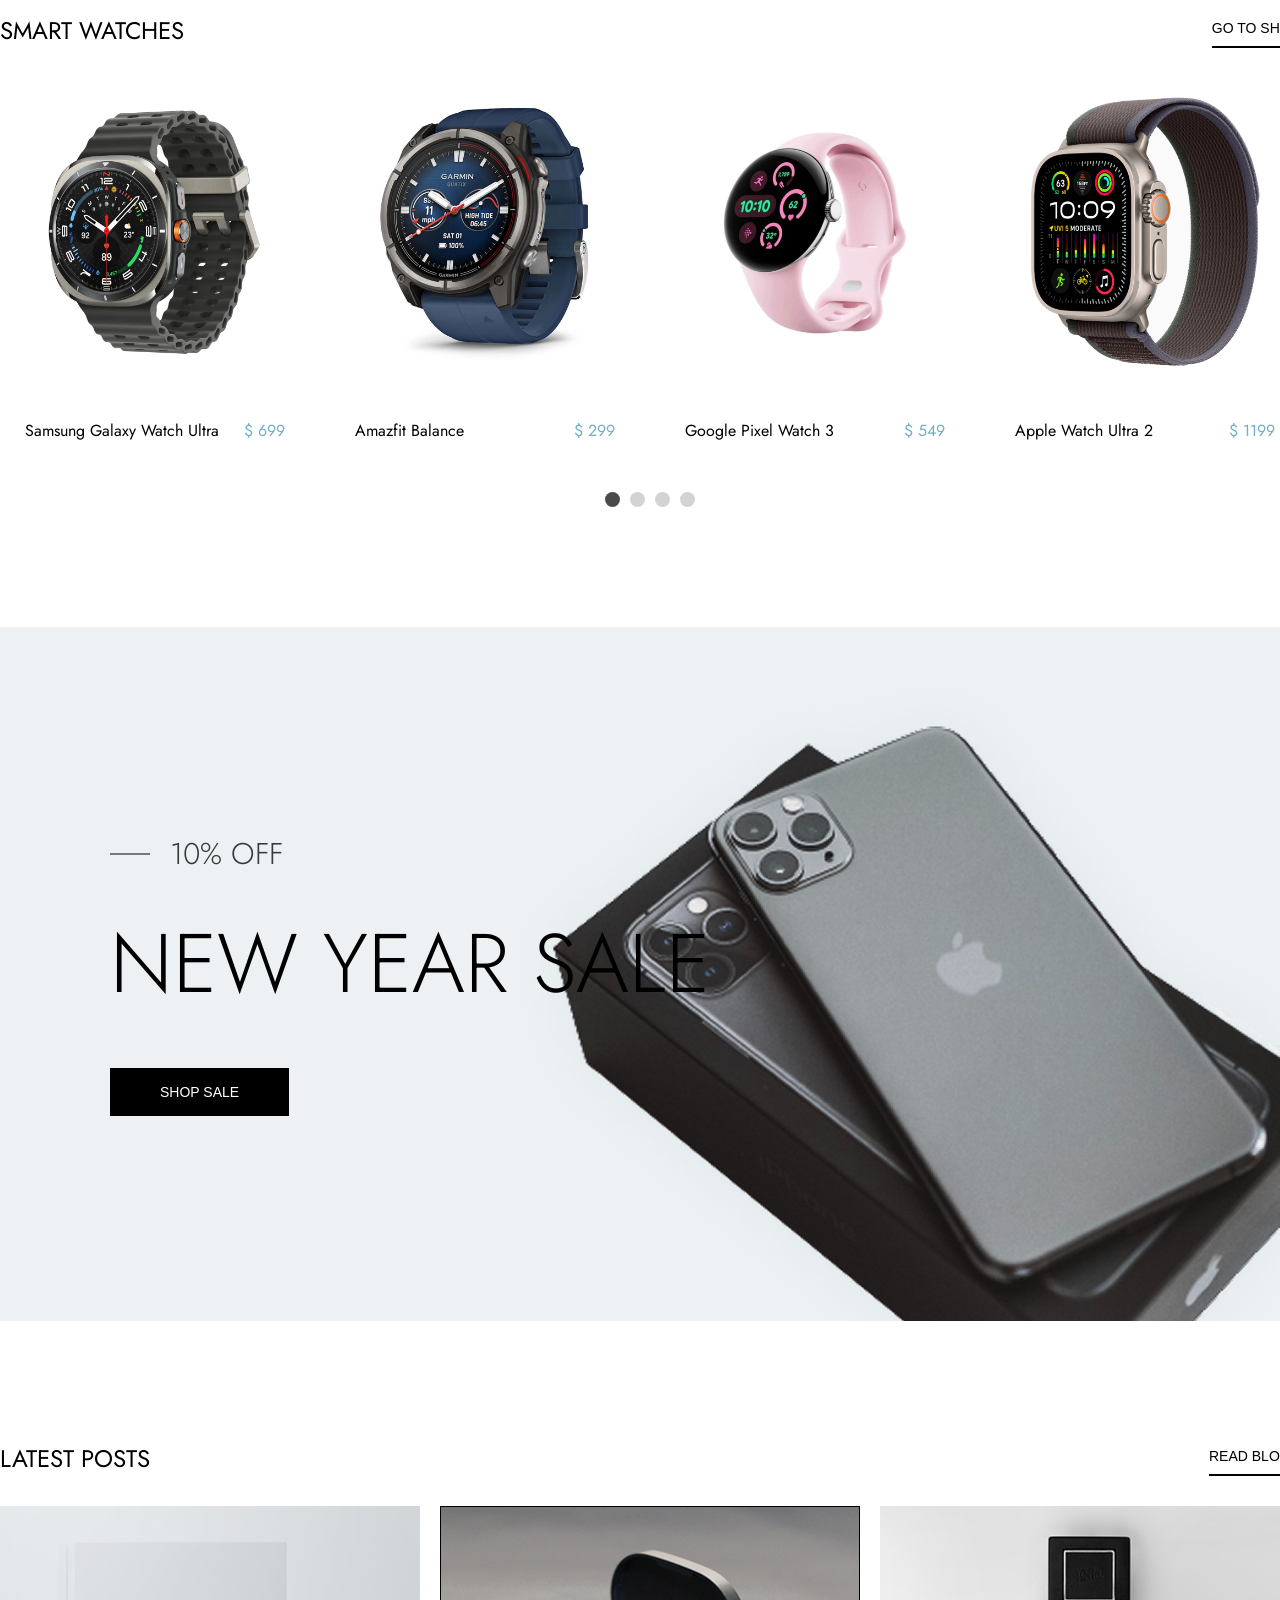
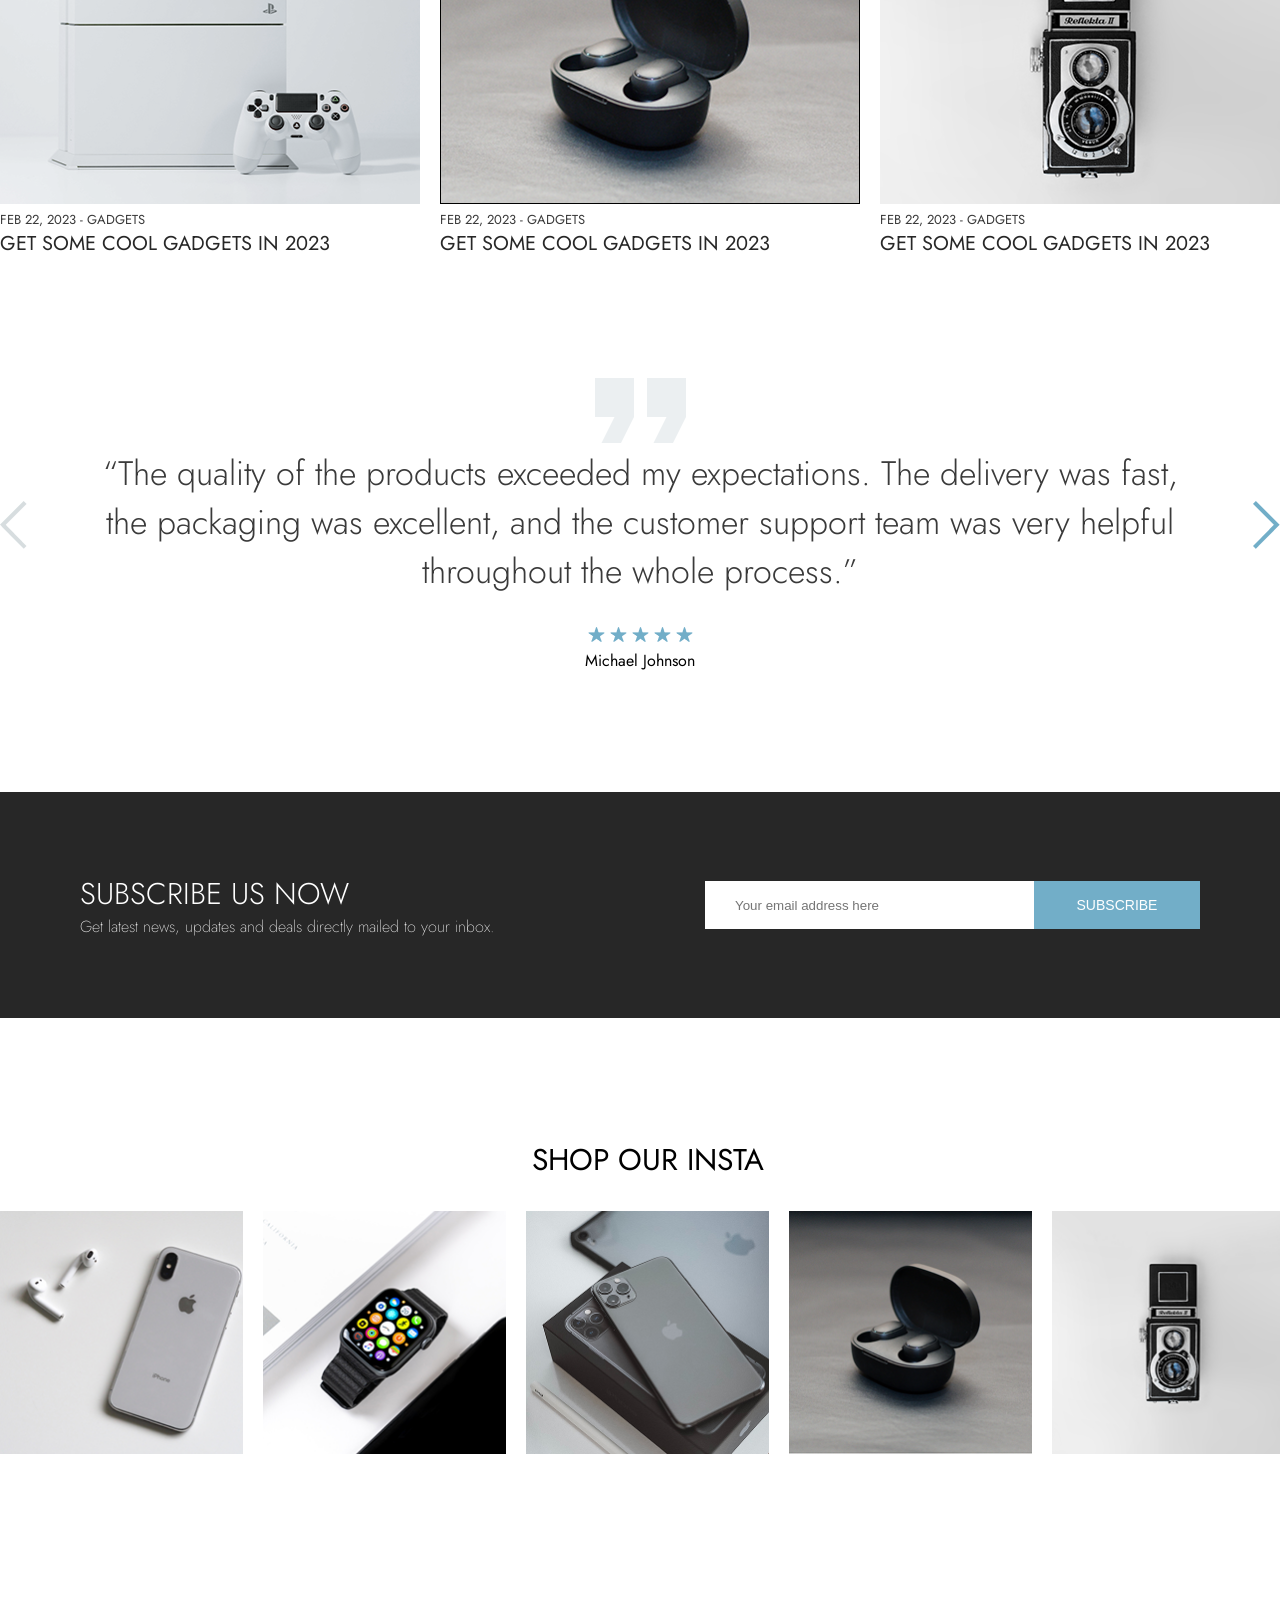
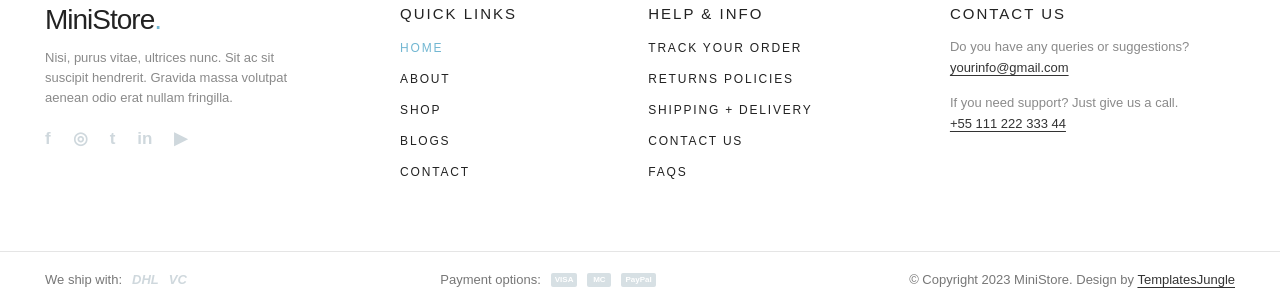
==== commit bd83b5ed: "switch cart" ====
--- a/index.html
+++ b/index.html
@@ -21,11 +21,11 @@
           <div class="header__iacons">
             <img src="./assets/images/icons/ion_search.svg" alt="" />
             <img src="./assets/images/icons/ion_person.svg" alt="" />
-            <div class="header__cart">
+            <a href="/cart.html" class="header__cart">
               <img src="./assets/images/icons/cart.svg" alt="" />
               <span class="header__cart-lenth"></span>
             </div>
-          </div>
+          </a>
         </div>
       </div>
     </header>
--- a/style.css
+++ b/style.css
@@ -13,4 +13,5 @@
 @import url('/assets/styles/main/shop-Or-Insta.css');
 @import url('/assets/styles/pages/about.css');
 @import url('/assets/styles/pages/shop.css');
-@import url('/assets/styles/pages/product.css');+@import url('/assets/styles/pages/product.css');
+@import url('/assets/styles/pages/cart.css');
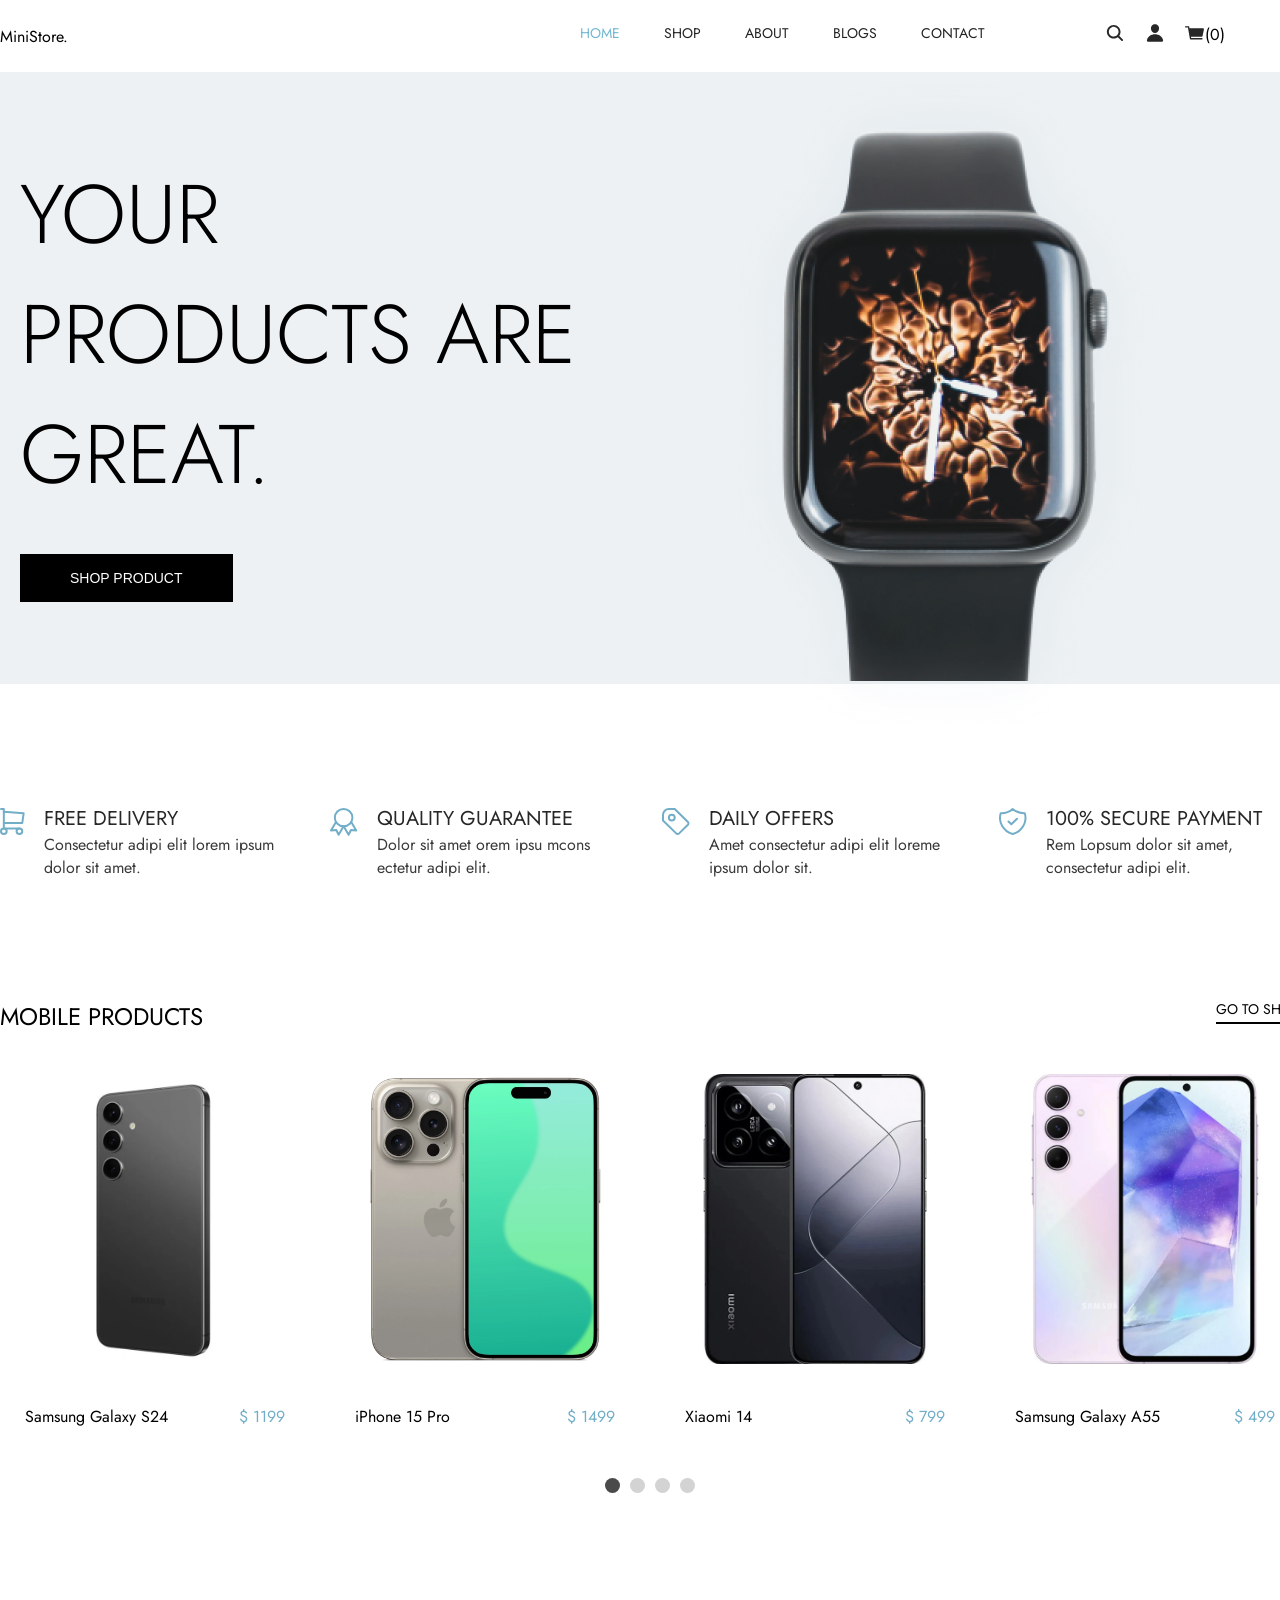
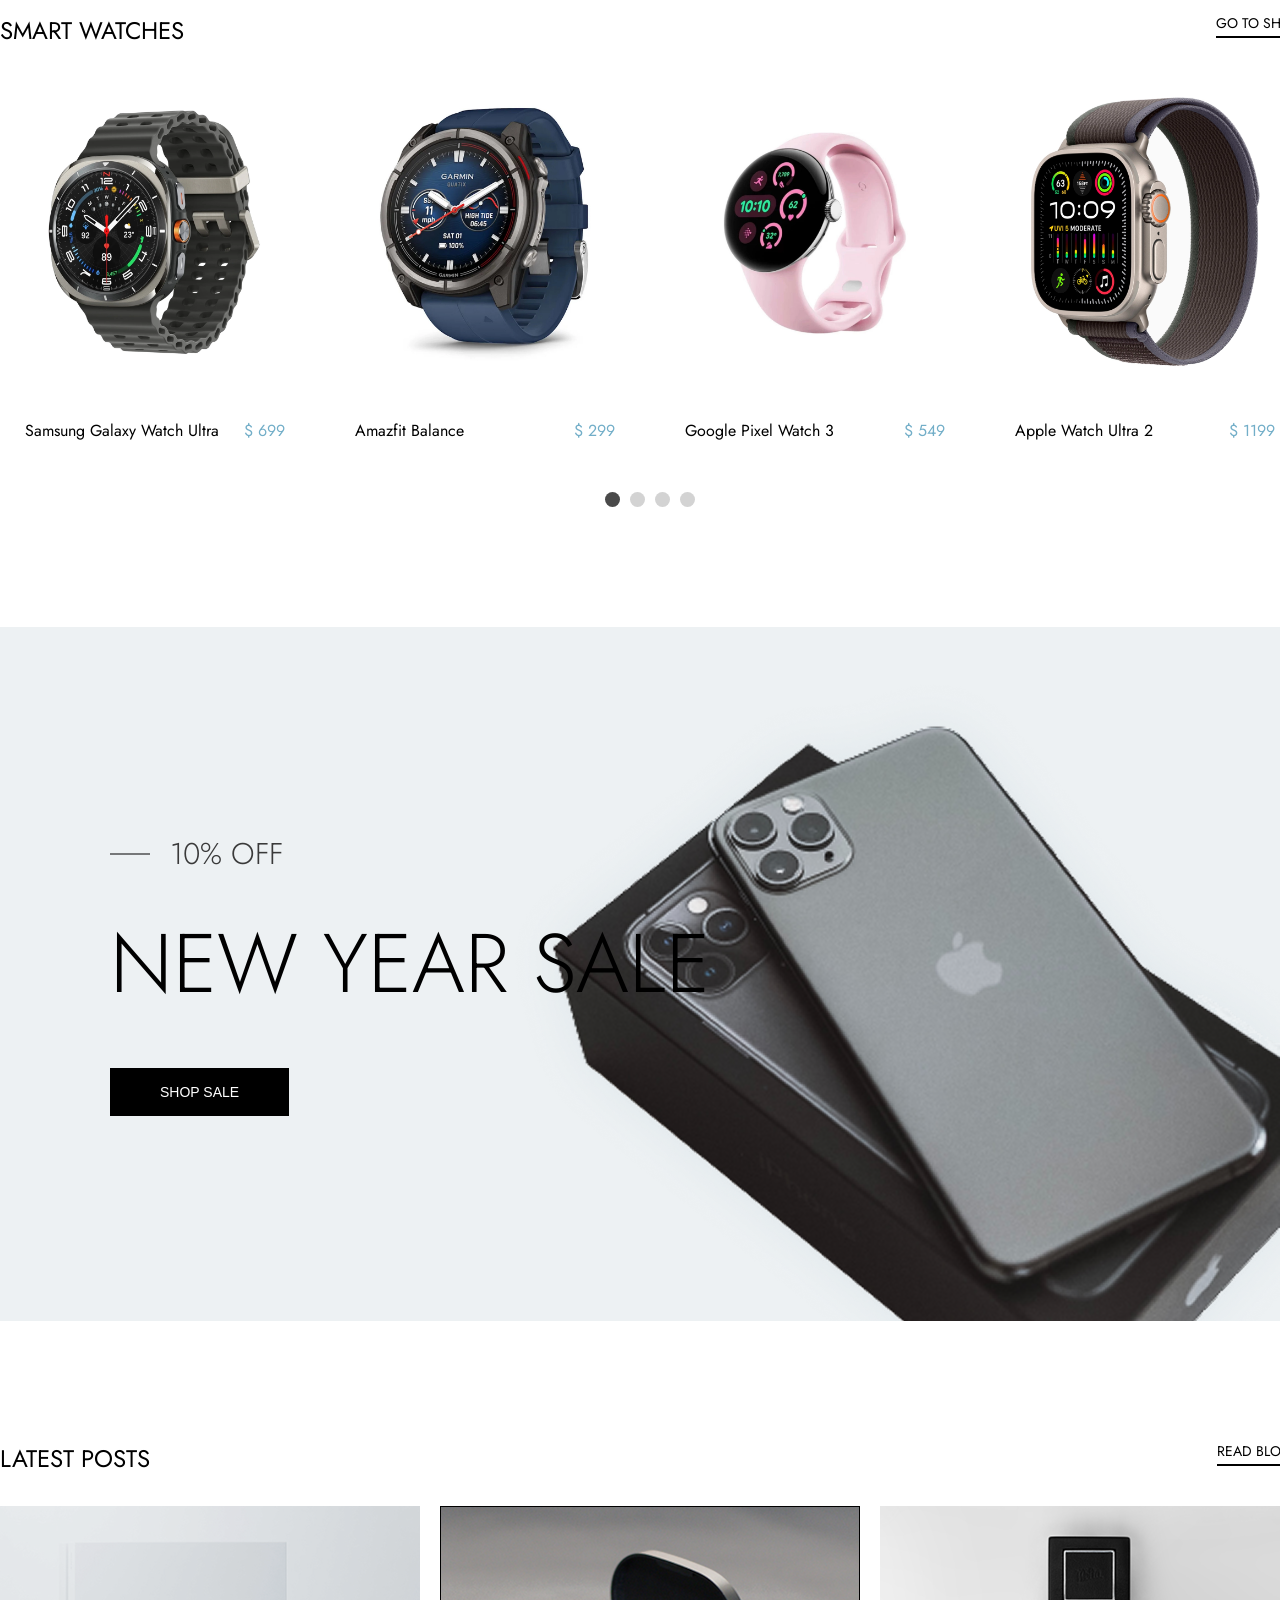
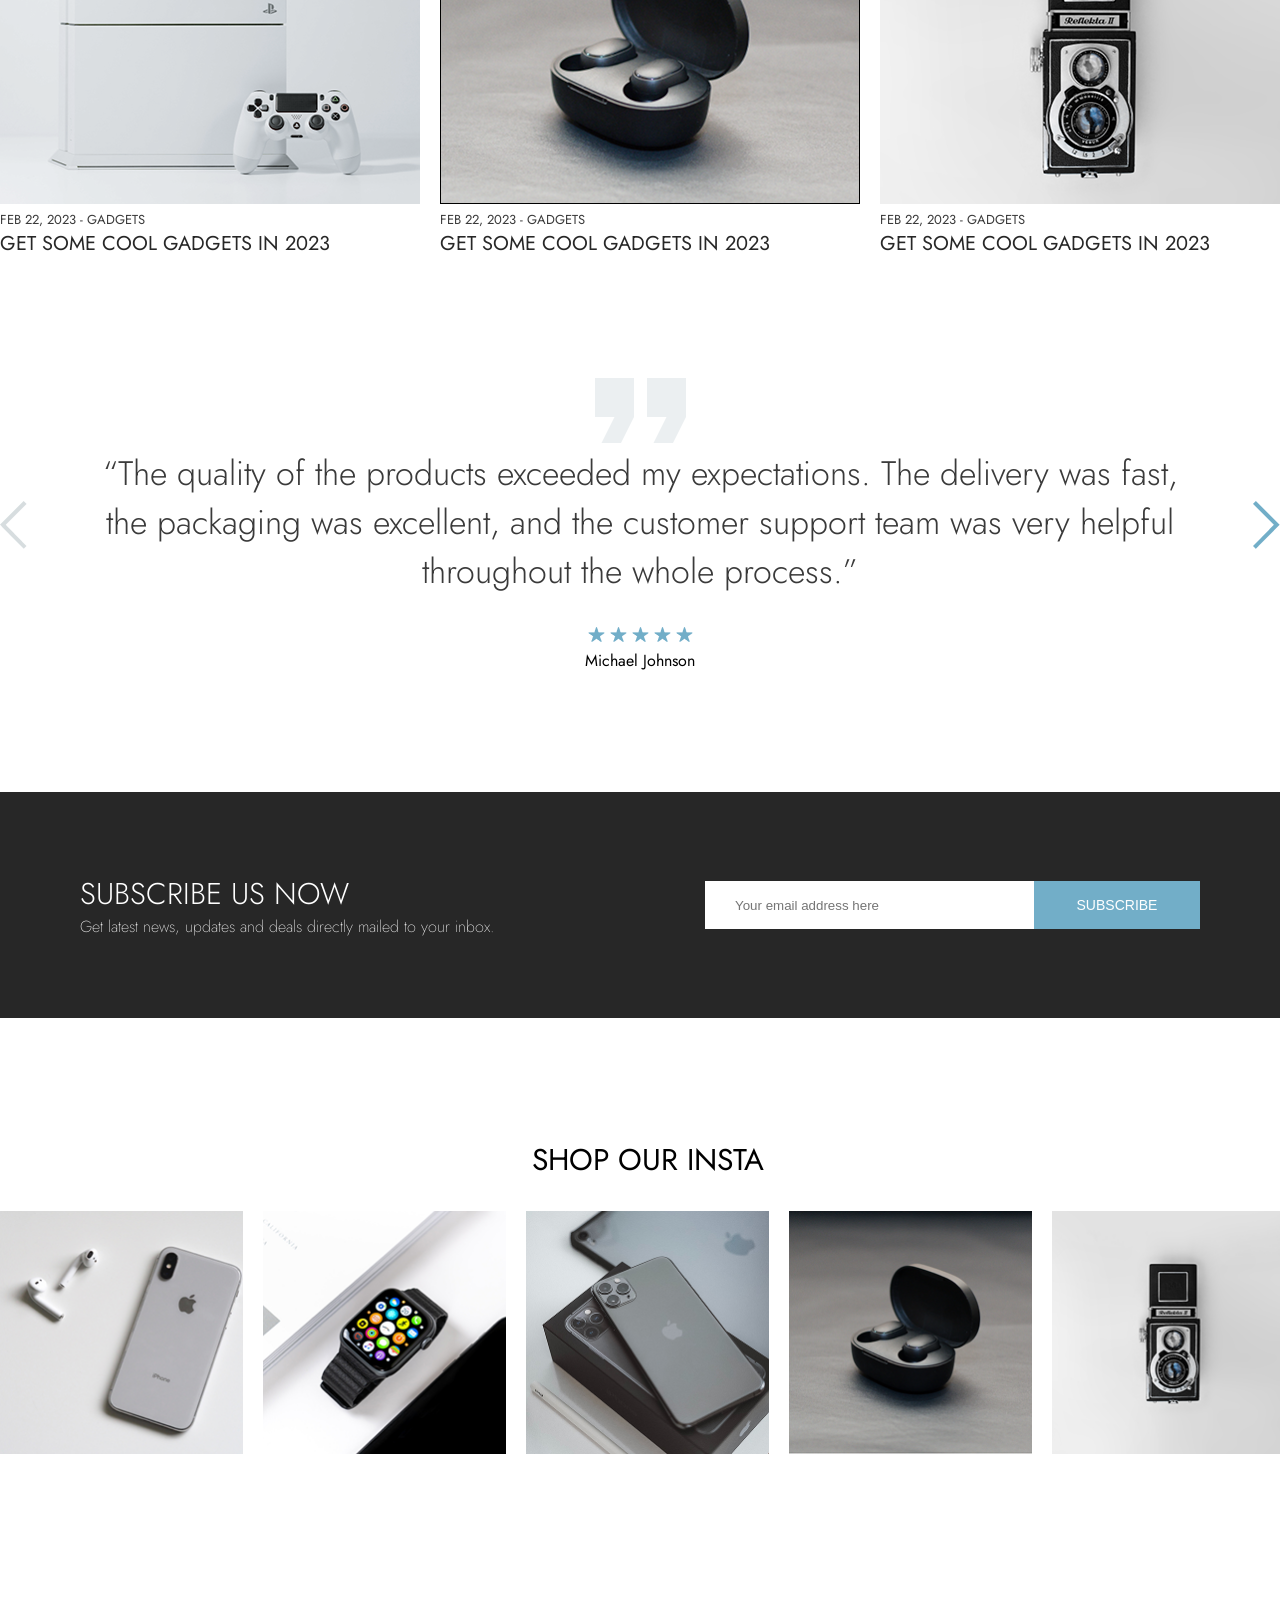
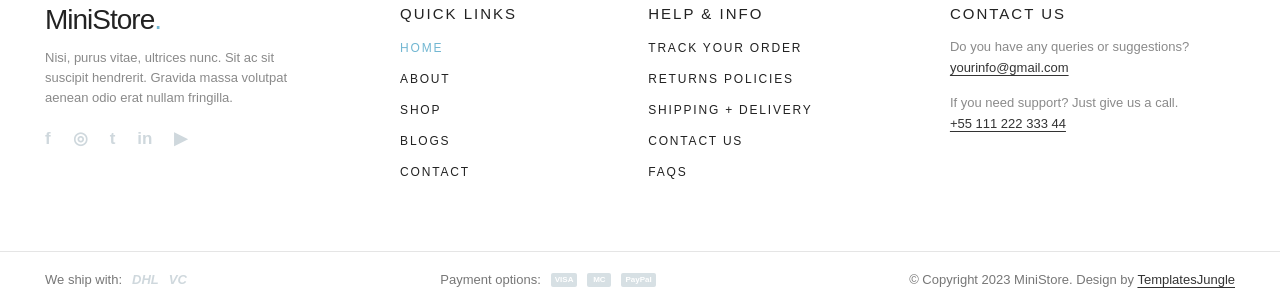
==== commit 3e0a2c04: "aded update lenght cart" ====
--- a/index.html
+++ b/index.html
@@ -104,7 +104,7 @@
       <section class="mobile-products group-products container">
         <div class="group-products__info">
           <h2>Mobile Products</h2>
-          <button>Go to Shop</button>
+          <a href="./Shop.html">Go to Shop</a>
         </div>
         <!-- Рендер JS Mobille-->
         <ul class="group-products__render group-products__render-phone"></ul>
@@ -115,7 +115,7 @@
       <section class="watches-products group-products container">
         <div class="group-products__info">
           <h2>Smart Watches</h2>
-          <button>Go to Shop</button>
+          <a href="./Shop.html">Go to Shop</a>
         </div>
         <!-- Рендер JS watch-->
         <ul class="group-products__render group-products__render-watch"></ul>
@@ -136,7 +136,7 @@
       <section class="blogs group-products container">
         <div class="blogs group-products__info">
           <h2>Latest Posts</h2>
-          <button>Read blogs</button>
+          <a href="/blog.html">Read blogs</a>
         </div>
 
         <div class="blogs__posts">
